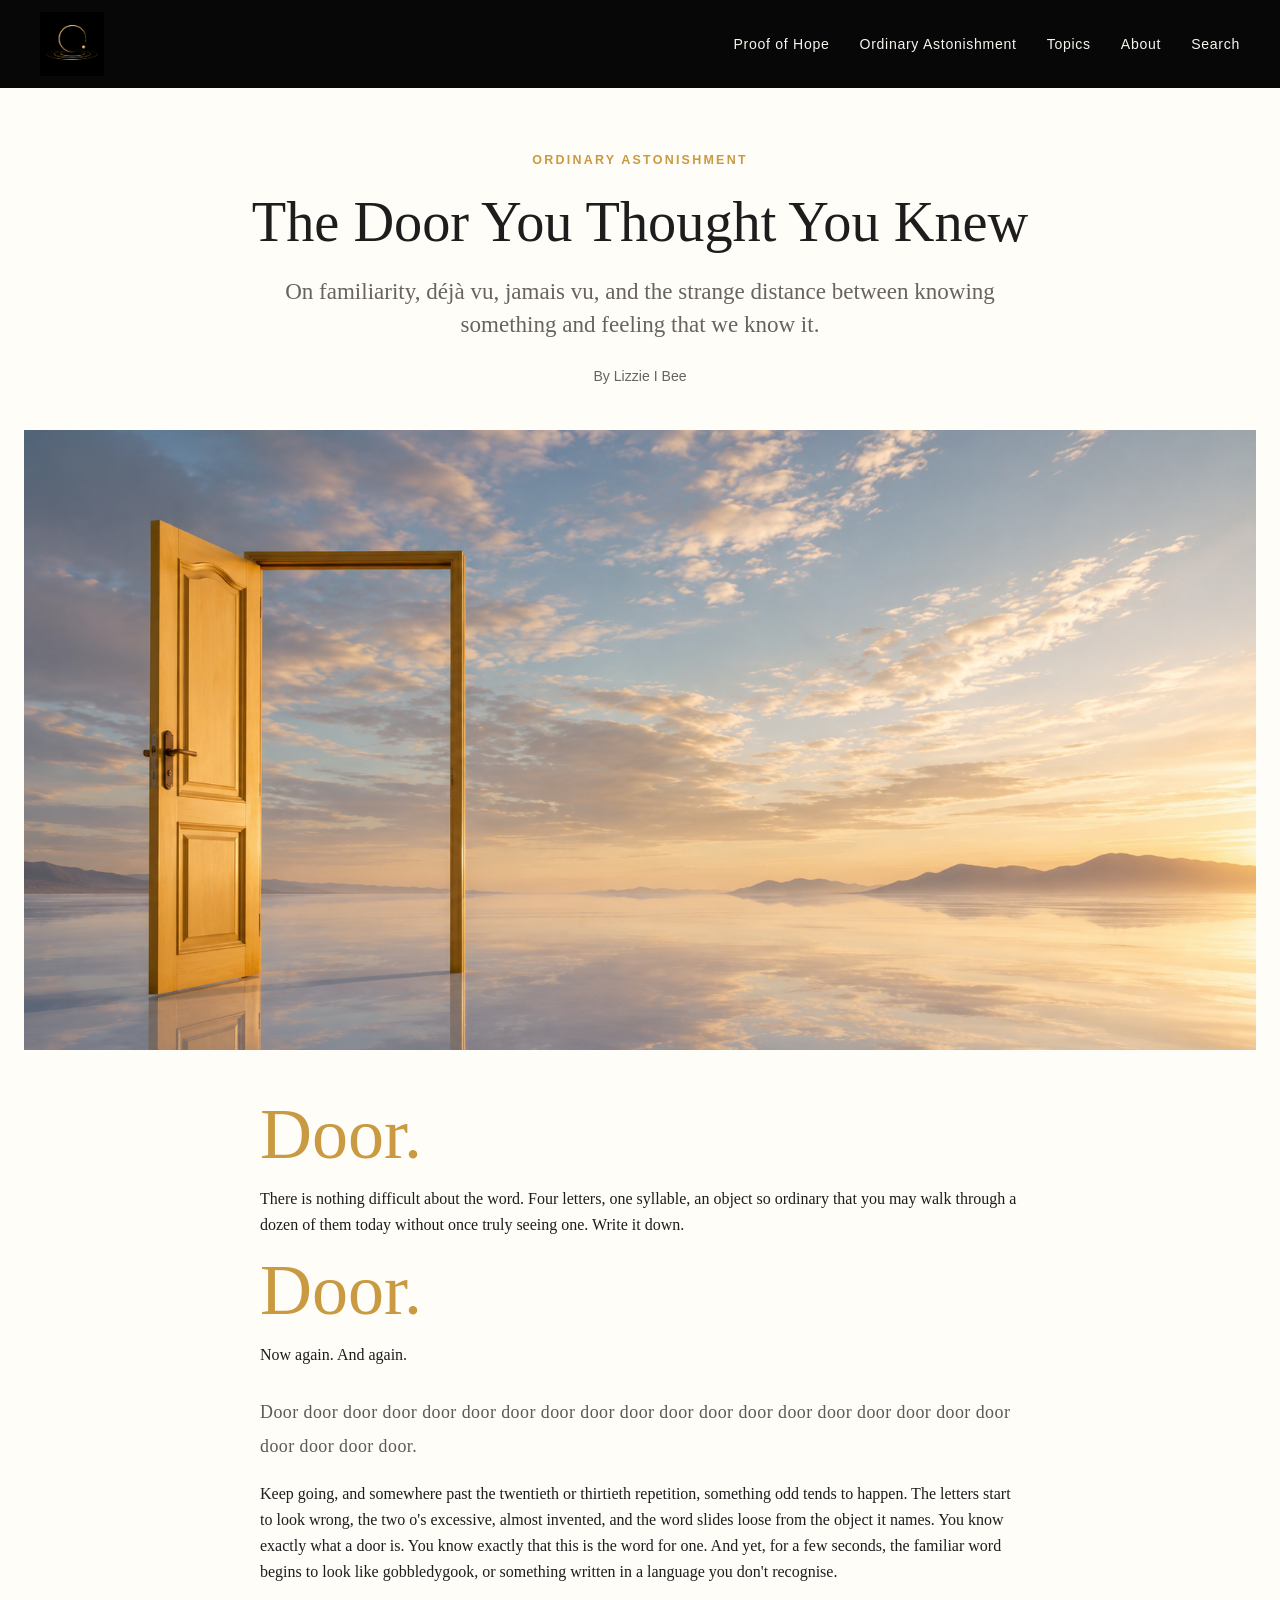
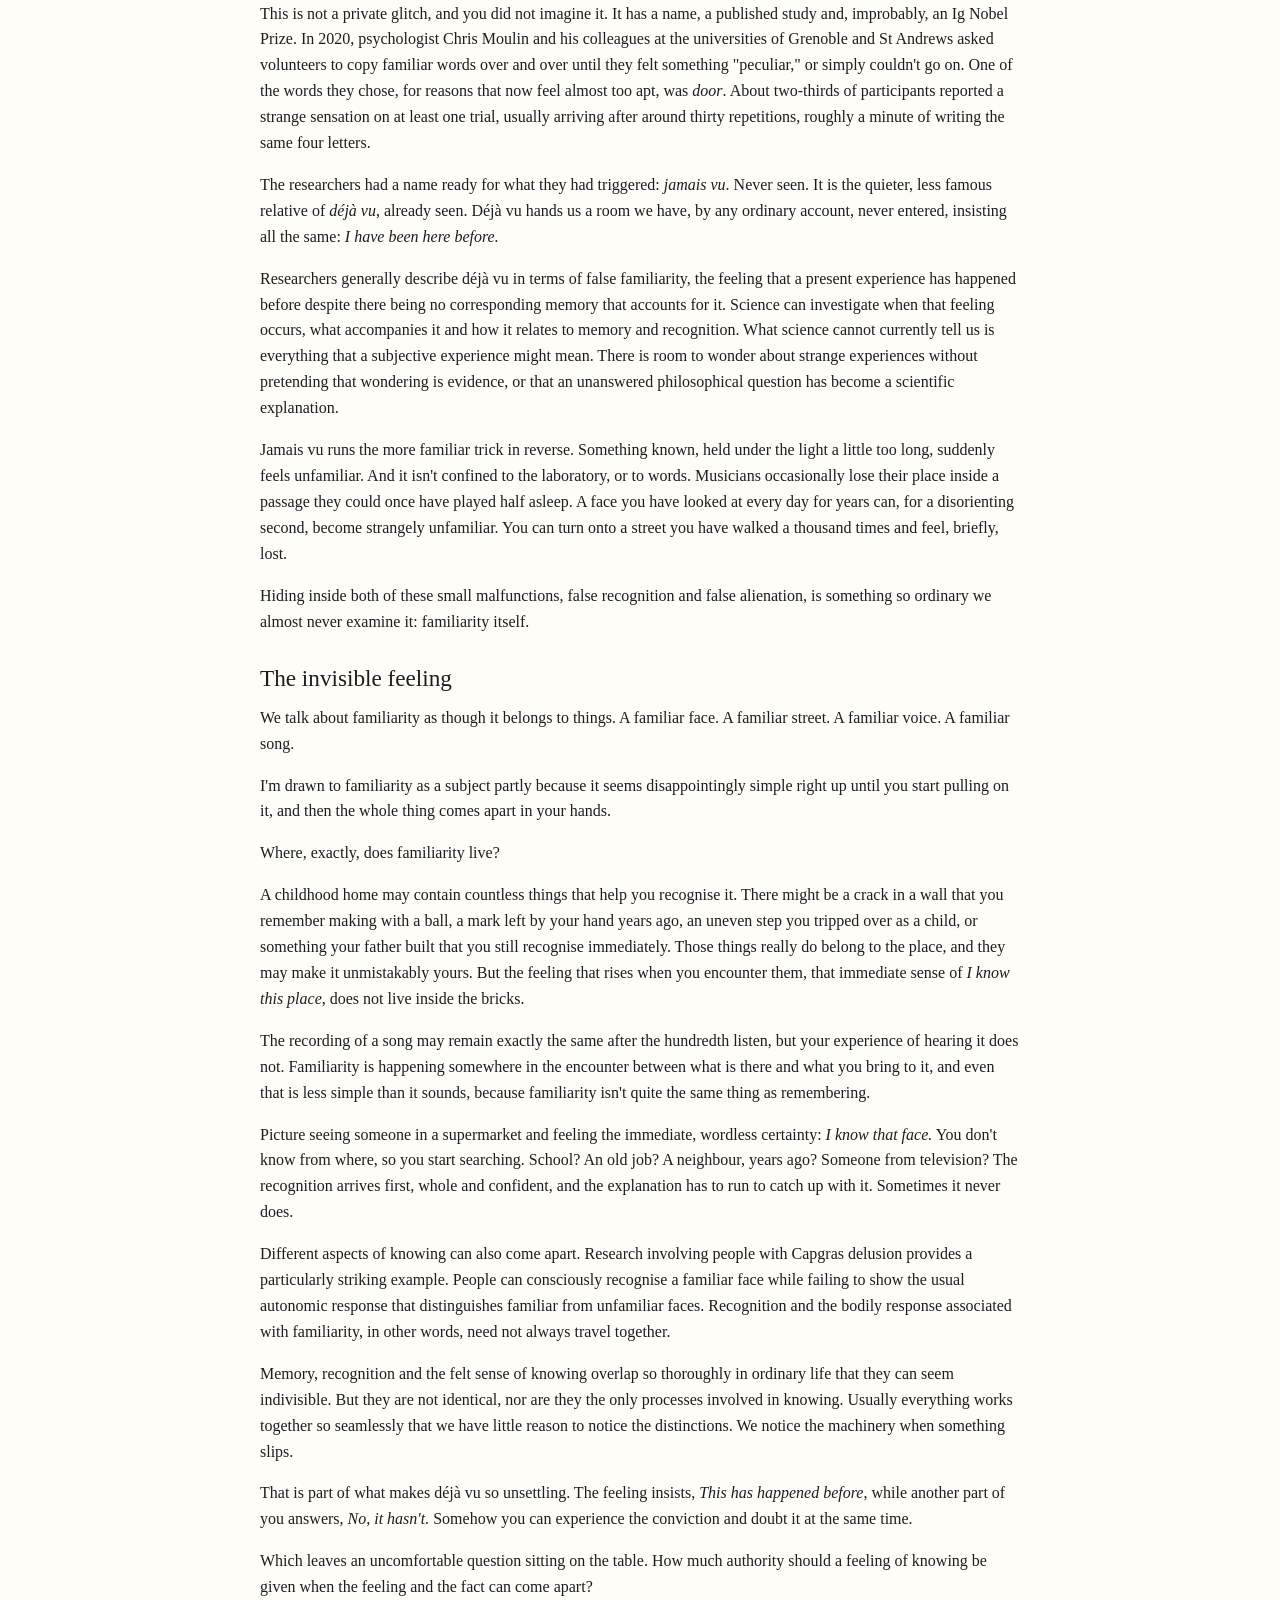
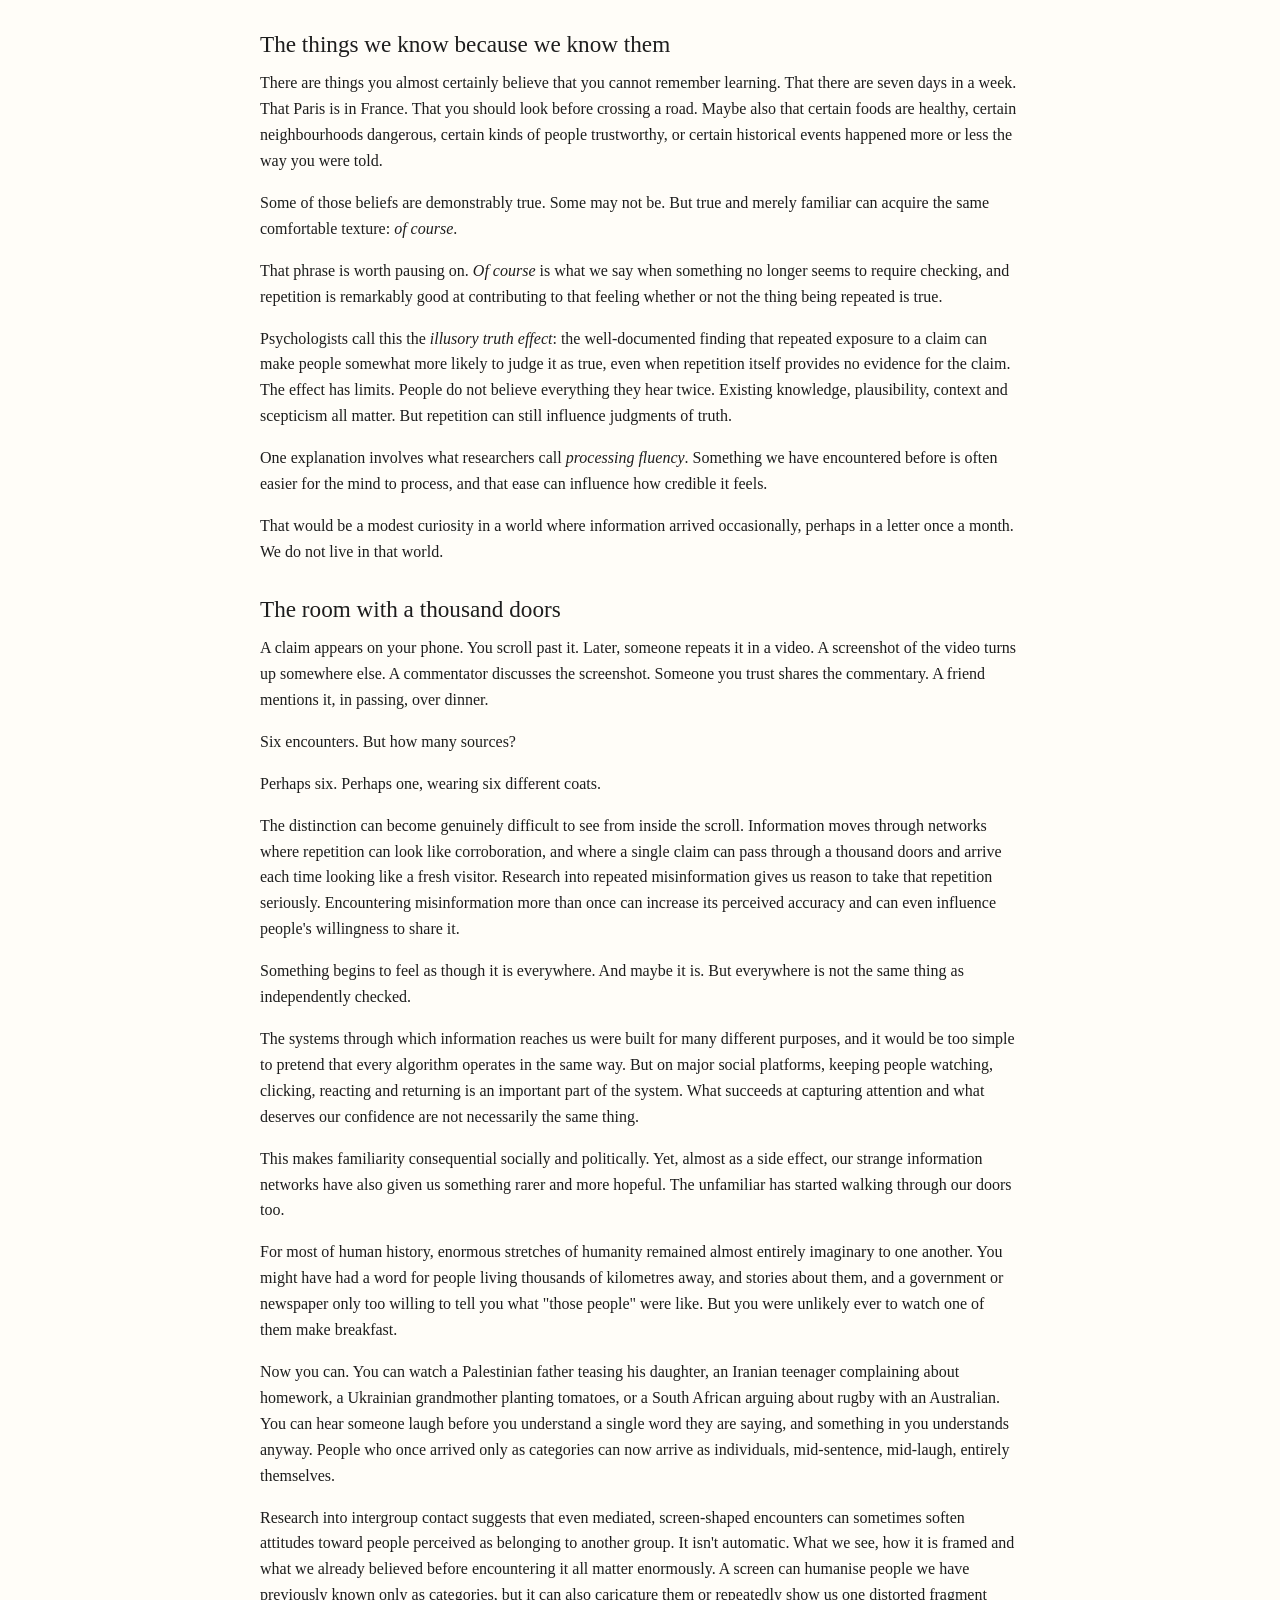
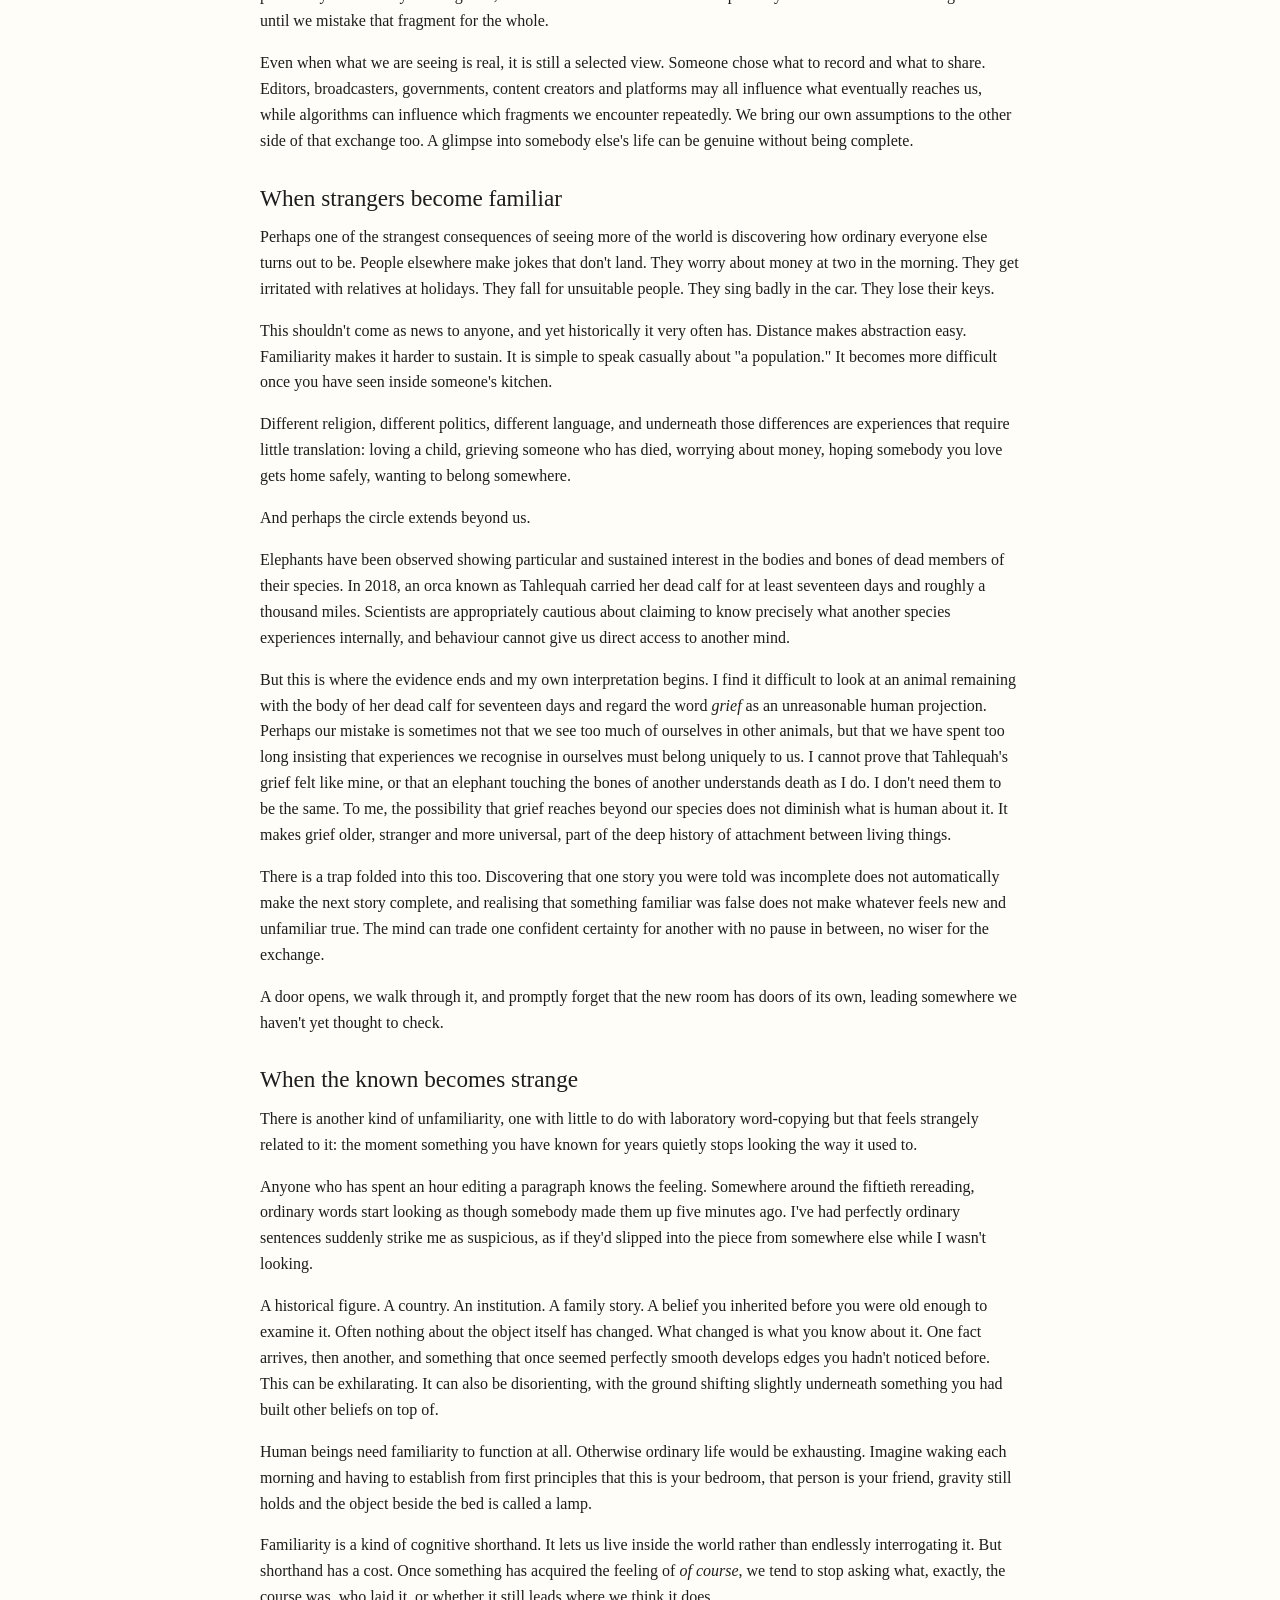
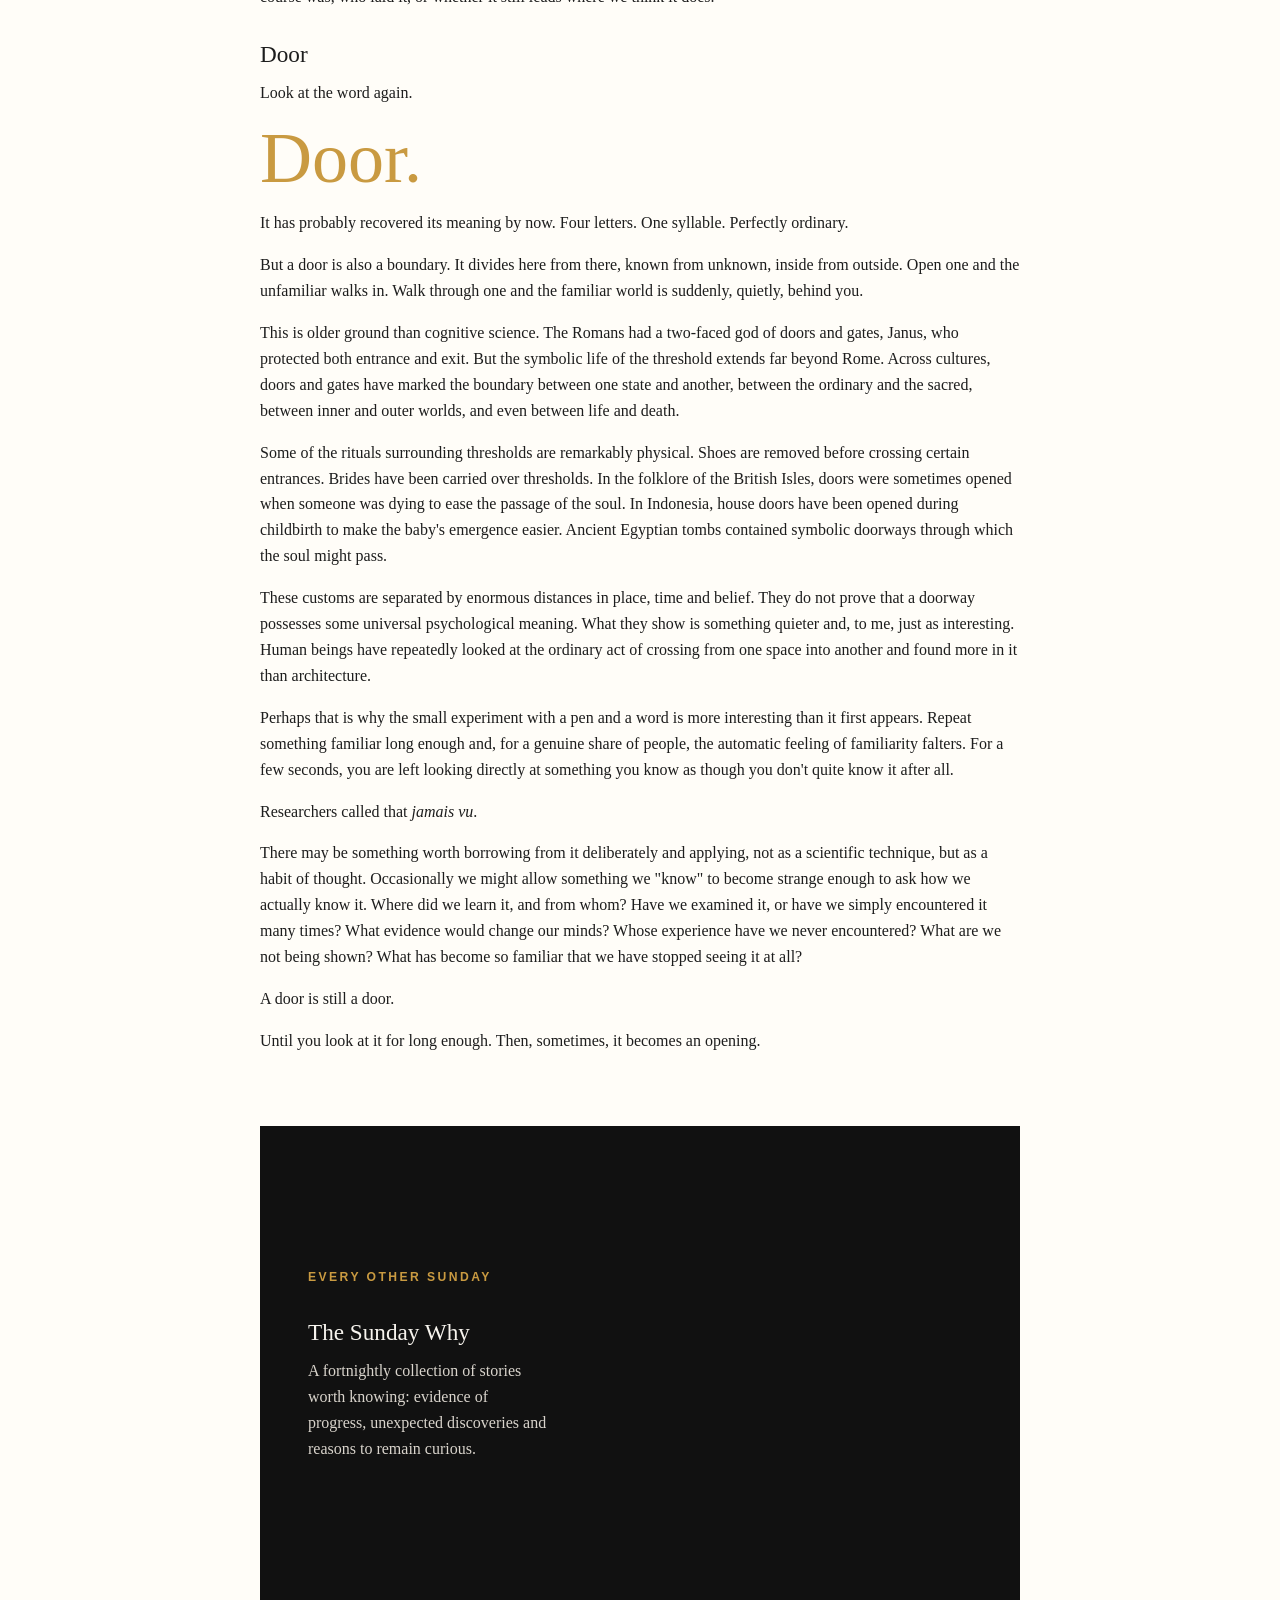
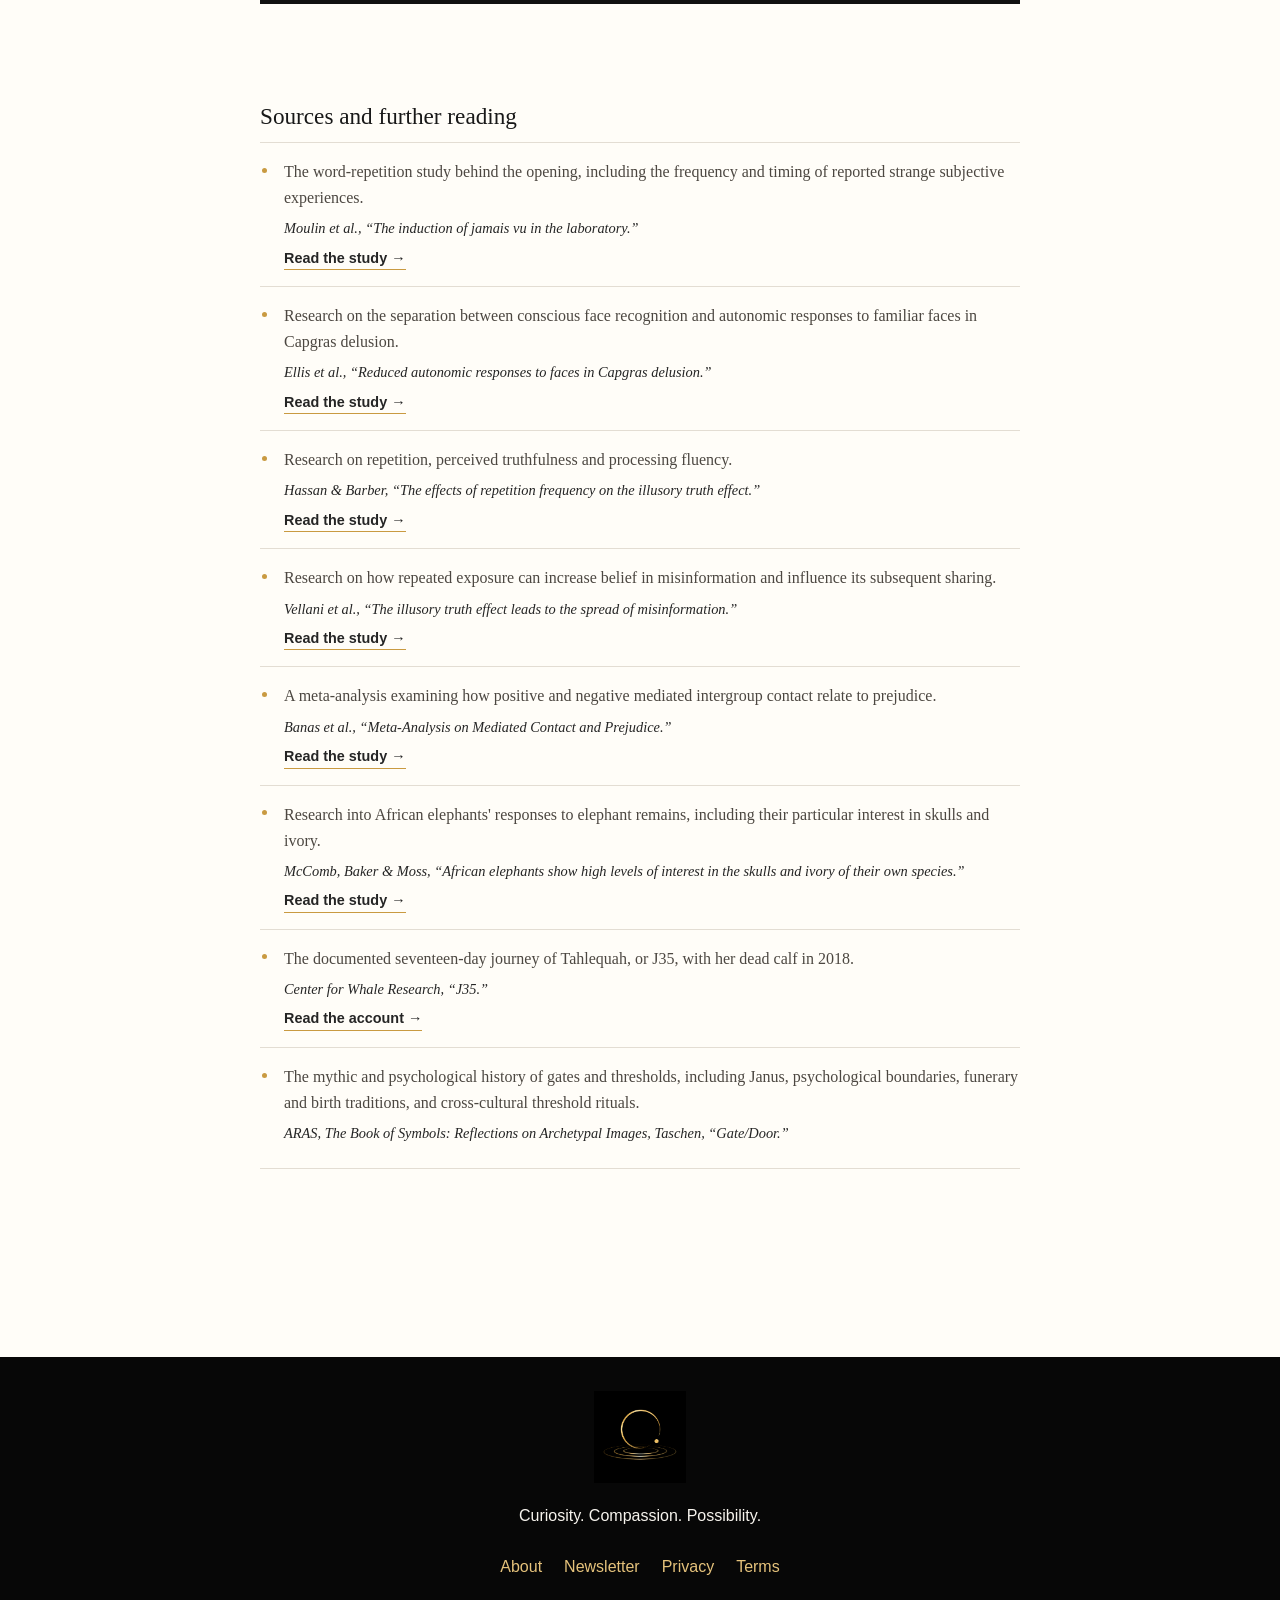
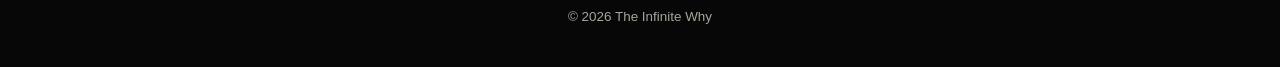
==== articles/ordinary-astonishment/the-door-you-thought-you-knew.html @ 7604c114 "Update site articles, images and layout" ====
<!DOCTYPE html>
<html lang="en">
<head>
    <meta charset="UTF-8">

    <meta
        name="viewport"
        content="width=device-width, initial-scale=1.0"
    >

    <meta
        name="description"
        content="On familiarity, déjà vu, jamais vu, and the strange distance between knowing something and feeling that we know it."
    >

    <title>
        The Door You Thought You Knew | The Infinite Why
    </title>

    <link rel="stylesheet" href="../../css/style.css">
    <link rel="stylesheet" href="../../css/ordinary-astonishment.css">
</head>

<body class="ordinary-astonishment-article">

    <header class="site-header">

        <nav class="main-navigation" aria-label="Main navigation">

            <a class="brand-link" href="../../index.html">
                <img
                    class="navigation-logo"
                    src="../../images/branding/symbol-logo.png"
                    alt="The Infinite Why home"
                >
            </a>

            <button
                class="menu-button"
                type="button"
                aria-label="Open navigation menu"
                aria-expanded="false"
            >
                Menu
            </button>

            <ul class="navigation-links">
                <li>
                    <a href="../../index.html#proof-of-hope">Proof of Hope</a>
                </li>

                <li>
                    <a href="../../index.html#ordinary-astonishment">
                        Ordinary Astonishment
                    </a>
                </li>

                <li>
                    <a href="../../index.html#topics">Topics</a>
                </li>

                <li>
                    <a href="../../about.html">About</a>
                </li>

                <li>
                    <a href="../../index.html#search">Search</a>
                </li>
            </ul>

        </nav>

    </header>

    <main class="article-page">

        <article>

            <header class="article-header">

                <div class="article-header-inner">

                    <a
                        class="article-series"
                        href="../../index.html#ordinary-astonishment"
                    >
                        Ordinary Astonishment
                    </a>

                    <h1>The Door You Thought You Knew</h1>

                    <p class="article-standfirst">
                        On familiarity, déjà vu, jamais vu, and the strange distance between knowing something and feeling that we know it.
                    </p>

                    <div class="article-meta">
                        <span>By Lizzie I Bee</span>
                    </div>

                </div>

            </header>

            <figure class="article-hero oa-door-hero">

                <img
                    src="../../images/articles/ordinary-astonishment/the-door-you-thought-you-knew/door-you-thought-you-knew.png"
                    alt="A golden open door standing alone in a luminous, reflective landscape beneath a wide sky."
                >

            </figure>

            <div class="article-body">

<p class="oa-door-word">Door.</p>
<p>There is nothing difficult about the word. Four letters, one syllable, an object so ordinary that you may walk through a dozen of them today without once truly seeing one. Write it down.</p>
<p class="oa-door-word">Door.</p>
<p>Now again. And again.</p>
<p class="oa-repetition">Door door door door door door door door door door door door door door door door door door door door door door door.</p>
<p>Keep going, and somewhere past the twentieth or thirtieth repetition, something odd tends to happen. The letters start to look wrong, the two o's excessive, almost invented, and the word slides loose from the object it names. You know exactly what a door is. You know exactly that this is the word for one. And yet, for a few seconds, the familiar word begins to look like gobbledygook, or something written in a language you don't recognise.</p>
<p>This is not a private glitch, and you did not imagine it. It has a name, a published study and, improbably, an Ig Nobel Prize. In 2020, psychologist Chris Moulin and his colleagues at the universities of Grenoble and St Andrews asked volunteers to copy familiar words over and over until they felt something "peculiar," or simply couldn't go on. One of the words they chose, for reasons that now feel almost too apt, was <em>door</em>. About two-thirds of participants reported a strange sensation on at least one trial, usually arriving after around thirty repetitions, roughly a minute of writing the same four letters.</p>
<p>The researchers had a name ready for what they had triggered: <em>jamais vu</em>. Never seen. It is the quieter, less famous relative of <em>déjà vu</em>, already seen. Déjà vu hands us a room we have, by any ordinary account, never entered, insisting all the same: <em>I have been here before.</em></p>
<p>Researchers generally describe déjà vu in terms of false familiarity, the feeling that a present experience has happened before despite there being no corresponding memory that accounts for it. Science can investigate when that feeling occurs, what accompanies it and how it relates to memory and recognition. What science cannot currently tell us is everything that a subjective experience might mean. There is room to wonder about strange experiences without pretending that wondering is evidence, or that an unanswered philosophical question has become a scientific explanation.</p>
<p>Jamais vu runs the more familiar trick in reverse. Something known, held under the light a little too long, suddenly feels unfamiliar. And it isn't confined to the laboratory, or to words. Musicians occasionally lose their place inside a passage they could once have played half asleep. A face you have looked at every day for years can, for a disorienting second, become strangely unfamiliar. You can turn onto a street you have walked a thousand times and feel, briefly, lost.</p>
<p>Hiding inside both of these small malfunctions, false recognition and false alienation, is something so ordinary we almost never examine it: familiarity itself.</p>
<h2>The invisible feeling</h2>
<p>We talk about familiarity as though it belongs to things. A familiar face. A familiar street. A familiar voice. A familiar song.</p>
<p>I'm drawn to familiarity as a subject partly because it seems disappointingly simple right up until you start pulling on it, and then the whole thing comes apart in your hands.</p>
<p>Where, exactly, does familiarity live?</p>
<p>A childhood home may contain countless things that help you recognise it. There might be a crack in a wall that you remember making with a ball, a mark left by your hand years ago, an uneven step you tripped over as a child, or something your father built that you still recognise immediately. Those things really do belong to the place, and they may make it unmistakably yours. But the feeling that rises when you encounter them, that immediate sense of <em>I know this place</em>, does not live inside the bricks.</p>
<p>The recording of a song may remain exactly the same after the hundredth listen, but your experience of hearing it does not. Familiarity is happening somewhere in the encounter between what is there and what you bring to it, and even that is less simple than it sounds, because familiarity isn't quite the same thing as remembering.</p>
<p>Picture seeing someone in a supermarket and feeling the immediate, wordless certainty: <em>I know that face.</em> You don't know from where, so you start searching. School? An old job? A neighbour, years ago? Someone from television? The recognition arrives first, whole and confident, and the explanation has to run to catch up with it. Sometimes it never does.</p>
<p>Different aspects of knowing can also come apart. Research involving people with Capgras delusion provides a particularly striking example. People can consciously recognise a familiar face while failing to show the usual autonomic response that distinguishes familiar from unfamiliar faces. Recognition and the bodily response associated with familiarity, in other words, need not always travel together.</p>
<p>Memory, recognition and the felt sense of knowing overlap so thoroughly in ordinary life that they can seem indivisible. But they are not identical, nor are they the only processes involved in knowing. Usually everything works together so seamlessly that we have little reason to notice the distinctions. We notice the machinery when something slips.</p>
<p>That is part of what makes déjà vu so unsettling. The feeling insists, <em>This has happened before</em>, while another part of you answers, <em>No, it hasn't.</em> Somehow you can experience the conviction and doubt it at the same time.</p>
<p>Which leaves an uncomfortable question sitting on the table. How much authority should a feeling of knowing be given when the feeling and the fact can come apart?</p>
<h2>The things we know because we know them</h2>
<p>There are things you almost certainly believe that you cannot remember learning. That there are seven days in a week. That Paris is in France. That you should look before crossing a road. Maybe also that certain foods are healthy, certain neighbourhoods dangerous, certain kinds of people trustworthy, or certain historical events happened more or less the way you were told.</p>
<p>Some of those beliefs are demonstrably true. Some may not be. But true and merely familiar can acquire the same comfortable texture: <em>of course</em>.</p>
<p>That phrase is worth pausing on. <em>Of course</em> is what we say when something no longer seems to require checking, and repetition is remarkably good at contributing to that feeling whether or not the thing being repeated is true.</p>
<p>Psychologists call this the <em>illusory truth effect</em>: the well-documented finding that repeated exposure to a claim can make people somewhat more likely to judge it as true, even when repetition itself provides no evidence for the claim. The effect has limits. People do not believe everything they hear twice. Existing knowledge, plausibility, context and scepticism all matter. But repetition can still influence judgments of truth.</p>
<p>One explanation involves what researchers call <em>processing fluency</em>. Something we have encountered before is often easier for the mind to process, and that ease can influence how credible it feels.</p>
<p>That would be a modest curiosity in a world where information arrived occasionally, perhaps in a letter once a month. We do not live in that world.</p>
<h2>The room with a thousand doors</h2>
<p>A claim appears on your phone. You scroll past it. Later, someone repeats it in a video. A screenshot of the video turns up somewhere else. A commentator discusses the screenshot. Someone you trust shares the commentary. A friend mentions it, in passing, over dinner.</p>
<p>Six encounters. But how many sources?</p>
<p>Perhaps six. Perhaps one, wearing six different coats.</p>
<p>The distinction can become genuinely difficult to see from inside the scroll. Information moves through networks where repetition can look like corroboration, and where a single claim can pass through a thousand doors and arrive each time looking like a fresh visitor. Research into repeated misinformation gives us reason to take that repetition seriously. Encountering misinformation more than once can increase its perceived accuracy and can even influence people's willingness to share it.</p>
<p>Something begins to feel as though it is everywhere. And maybe it is. But everywhere is not the same thing as independently checked.</p>
<p>The systems through which information reaches us were built for many different purposes, and it would be too simple to pretend that every algorithm operates in the same way. But on major social platforms, keeping people watching, clicking, reacting and returning is an important part of the system. What succeeds at capturing attention and what deserves our confidence are not necessarily the same thing.</p>
<p>This makes familiarity consequential socially and politically. Yet, almost as a side effect, our strange information networks have also given us something rarer and more hopeful. The unfamiliar has started walking through our doors too.</p>
<p>For most of human history, enormous stretches of humanity remained almost entirely imaginary to one another. You might have had a word for people living thousands of kilometres away, and stories about them, and a government or newspaper only too willing to tell you what "those people" were like. But you were unlikely ever to watch one of them make breakfast.</p>
<p>Now you can. You can watch a Palestinian father teasing his daughter, an Iranian teenager complaining about homework, a Ukrainian grandmother planting tomatoes, or a South African arguing about rugby with an Australian. You can hear someone laugh before you understand a single word they are saying, and something in you understands anyway. People who once arrived only as categories can now arrive as individuals, mid-sentence, mid-laugh, entirely themselves.</p>
<p>Research into intergroup contact suggests that even mediated, screen-shaped encounters can sometimes soften attitudes toward people perceived as belonging to another group. It isn't automatic. What we see, how it is framed and what we already believed before encountering it all matter enormously. A screen can humanise people we have previously known only as categories, but it can also caricature them or repeatedly show us one distorted fragment until we mistake that fragment for the whole.</p>
<p>Even when what we are seeing is real, it is still a selected view. Someone chose what to record and what to share. Editors, broadcasters, governments, content creators and platforms may all influence what eventually reaches us, while algorithms can influence which fragments we encounter repeatedly. We bring our own assumptions to the other side of that exchange too. A glimpse into somebody else's life can be genuine without being complete.</p>
<h2>When strangers become familiar</h2>
<p>Perhaps one of the strangest consequences of seeing more of the world is discovering how ordinary everyone else turns out to be. People elsewhere make jokes that don't land. They worry about money at two in the morning. They get irritated with relatives at holidays. They fall for unsuitable people. They sing badly in the car. They lose their keys.</p>
<p>This shouldn't come as news to anyone, and yet historically it very often has. Distance makes abstraction easy. Familiarity makes it harder to sustain. It is simple to speak casually about "a population." It becomes more difficult once you have seen inside someone's kitchen.</p>
<p>Different religion, different politics, different language, and underneath those differences are experiences that require little translation: loving a child, grieving someone who has died, worrying about money, hoping somebody you love gets home safely, wanting to belong somewhere.</p>
<p>And perhaps the circle extends beyond us.</p>
<p>Elephants have been observed showing particular and sustained interest in the bodies and bones of dead members of their species. In 2018, an orca known as Tahlequah carried her dead calf for at least seventeen days and roughly a thousand miles. Scientists are appropriately cautious about claiming to know precisely what another species experiences internally, and behaviour cannot give us direct access to another mind.</p>
<p>But this is where the evidence ends and my own interpretation begins. I find it difficult to look at an animal remaining with the body of her dead calf for seventeen days and regard the word <em>grief</em> as an unreasonable human projection. Perhaps our mistake is sometimes not that we see too much of ourselves in other animals, but that we have spent too long insisting that experiences we recognise in ourselves must belong uniquely to us. I cannot prove that Tahlequah's grief felt like mine, or that an elephant touching the bones of another understands death as I do. I don't need them to be the same. To me, the possibility that grief reaches beyond our species does not diminish what is human about it. It makes grief older, stranger and more universal, part of the deep history of attachment between living things.</p>
<p>There is a trap folded into this too. Discovering that one story you were told was incomplete does not automatically make the next story complete, and realising that something familiar was false does not make whatever feels new and unfamiliar true. The mind can trade one confident certainty for another with no pause in between, no wiser for the exchange.</p>
<p>A door opens, we walk through it, and promptly forget that the new room has doors of its own, leading somewhere we haven't yet thought to check.</p>
<h2>When the known becomes strange</h2>
<p>There is another kind of unfamiliarity, one with little to do with laboratory word-copying but that feels strangely related to it: the moment something you have known for years quietly stops looking the way it used to.</p>
<p>Anyone who has spent an hour editing a paragraph knows the feeling. Somewhere around the fiftieth rereading, ordinary words start looking as though somebody made them up five minutes ago. I've had perfectly ordinary sentences suddenly strike me as suspicious, as if they'd slipped into the piece from somewhere else while I wasn't looking.</p>
<p>A historical figure. A country. An institution. A family story. A belief you inherited before you were old enough to examine it. Often nothing about the object itself has changed. What changed is what you know about it. One fact arrives, then another, and something that once seemed perfectly smooth develops edges you hadn't noticed before. This can be exhilarating. It can also be disorienting, with the ground shifting slightly underneath something you had built other beliefs on top of.</p>
<p>Human beings need familiarity to function at all. Otherwise ordinary life would be exhausting. Imagine waking each morning and having to establish from first principles that this is your bedroom, that person is your friend, gravity still holds and the object beside the bed is called a lamp.</p>
<p>Familiarity is a kind of cognitive shorthand. It lets us live inside the world rather than endlessly interrogating it. But shorthand has a cost. Once something has acquired the feeling of <em>of course</em>, we tend to stop asking what, exactly, the course was, who laid it, or whether it still leads where we think it does.</p>
<h2>Door</h2>
<p>Look at the word again.</p>
<p class="oa-door-word">Door.</p>
<p>It has probably recovered its meaning by now. Four letters. One syllable. Perfectly ordinary.</p>
<p>But a door is also a boundary. It divides here from there, known from unknown, inside from outside. Open one and the unfamiliar walks in. Walk through one and the familiar world is suddenly, quietly, behind you.</p>
<p>This is older ground than cognitive science. The Romans had a two-faced god of doors and gates, Janus, who protected both entrance and exit. But the symbolic life of the threshold extends far beyond Rome. Across cultures, doors and gates have marked the boundary between one state and another, between the ordinary and the sacred, between inner and outer worlds, and even between life and death.</p>
<p>Some of the rituals surrounding thresholds are remarkably physical. Shoes are removed before crossing certain entrances. Brides have been carried over thresholds. In the folklore of the British Isles, doors were sometimes opened when someone was dying to ease the passage of the soul. In Indonesia, house doors have been opened during childbirth to make the baby's emergence easier. Ancient Egyptian tombs contained symbolic doorways through which the soul might pass.</p>
<p>These customs are separated by enormous distances in place, time and belief. They do not prove that a doorway possesses some universal psychological meaning. What they show is something quieter and, to me, just as interesting. Human beings have repeatedly looked at the ordinary act of crossing from one space into another and found more in it than architecture.</p>
<p>Perhaps that is why the small experiment with a pen and a word is more interesting than it first appears. Repeat something familiar long enough and, for a genuine share of people, the automatic feeling of familiarity falters. For a few seconds, you are left looking directly at something you know as though you don't quite know it after all.</p>
<p>Researchers called that <em>jamais vu</em>.</p>
<p>There may be something worth borrowing from it deliberately and applying, not as a scientific technique, but as a habit of thought. Occasionally we might allow something we "know" to become strange enough to ask how we actually know it. Where did we learn it, and from whom? Have we examined it, or have we simply encountered it many times? What evidence would change our minds? Whose experience have we never encountered? What are we not being shown? What has become so familiar that we have stopped seeing it at all?</p>
<p>A door is still a door.</p>
<p>Until you look at it for long enough. Then, sometimes, it becomes an opening.</p>

<section class="oa-newsletter">
    <div class="oa-newsletter-copy">
        <p class="oa-newsletter-kicker">Every other Sunday</p>
        <h2>The Sunday Why</h2>
        <p>
            A fortnightly collection of stories worth knowing:
            evidence of progress, unexpected discoveries and reasons
            to remain curious.
        </p>
    </div>

    <div class="oa-newsletter-embed-wrap">
        <iframe
            class="oa-newsletter-embed"
            src="https://theinfinitewhyproject.substack.com/embed"
            title="Subscribe to The Infinite Why newsletter"
            scrolling="no">
        </iframe>
    </div>
</section>

                <section class="oa-sources" aria-labelledby="oa-sources-title">

                    <h2 id="oa-sources-title">Sources and further reading</h2>

                    <ul>
                        <li>
                            <p class="oa-source-description">
                                The word-repetition study behind the opening, including the frequency and timing of reported strange subjective experiences.
                            </p>
                            <cite>Moulin et al., “The induction of jamais vu in the laboratory.”</cite>
                            <a class="oa-source-link"
                               href="https://research-portal.st-andrews.ac.uk/en/publications/the-the-the-the-induction-of-jamais-vu-in-the-laboratory-word-ali/"
                               target="_blank" rel="noopener noreferrer">Read the study →</a>
                        </li>

                        <li>
                            <p class="oa-source-description">
                                Research on the separation between conscious face recognition and autonomic responses to familiar faces in Capgras delusion.
                            </p>
                            <cite>Ellis et al., “Reduced autonomic responses to faces in Capgras delusion.”</cite>
                            <a class="oa-source-link"
                               href="https://pmc.ncbi.nlm.nih.gov/articles/PMC1688551/"
                               target="_blank" rel="noopener noreferrer">Read the study →</a>
                        </li>

                        <li>
                            <p class="oa-source-description">
                                Research on repetition, perceived truthfulness and processing fluency.
                            </p>
                            <cite>Hassan &amp; Barber, “The effects of repetition frequency on the illusory truth effect.”</cite>
                            <a class="oa-source-link"
                               href="https://pmc.ncbi.nlm.nih.gov/articles/PMC8116821/"
                               target="_blank" rel="noopener noreferrer">Read the study →</a>
                        </li>

                        <li>
                            <p class="oa-source-description">
                                Research on how repeated exposure can increase belief in misinformation and influence its subsequent sharing.
                            </p>
                            <cite>Vellani et al., “The illusory truth effect leads to the spread of misinformation.”</cite>
                            <a class="oa-source-link"
                               href="https://pmc.ncbi.nlm.nih.gov/articles/PMC10636596/"
                               target="_blank" rel="noopener noreferrer">Read the study →</a>
                        </li>

                        <li>
                            <p class="oa-source-description">
                                A meta-analysis examining how positive and negative mediated intergroup contact relate to prejudice.
                            </p>
                            <cite>Banas et al., “Meta-Analysis on Mediated Contact and Prejudice.”</cite>
                            <a class="oa-source-link"
                               href="https://academic.oup.com/hcr/article-abstract/46/2-3/120/5840403"
                               target="_blank" rel="noopener noreferrer">Read the study →</a>
                        </li>

                        <li>
                            <p class="oa-source-description">
                                Research into African elephants' responses to elephant remains, including their particular interest in skulls and ivory.
                            </p>
                            <cite>McComb, Baker &amp; Moss, “African elephants show high levels of interest in the skulls and ivory of their own species.”</cite>
                            <a class="oa-source-link"
                               href="https://pmc.ncbi.nlm.nih.gov/articles/PMC1617198/"
                               target="_blank" rel="noopener noreferrer">Read the study →</a>
                        </li>

                        <li>
                            <p class="oa-source-description">
                                The documented seventeen-day journey of Tahlequah, or J35, with her dead calf in 2018.
                            </p>
                            <cite>Center for Whale Research, “J35.”</cite>
                            <a class="oa-source-link"
                               href="https://www.whaleresearch.com/j35"
                               target="_blank" rel="noopener noreferrer">Read the account →</a>
                        </li>

                        <li>
                            <p class="oa-source-description">
                                The mythic and psychological history of gates and thresholds, including Janus, psychological boundaries, funerary and birth traditions, and cross-cultural threshold rituals.
                            </p>
                            <cite>ARAS, <em>The Book of Symbols: Reflections on Archetypal Images</em>, Taschen, “Gate/Door.”</cite>
                        </li>
                    </ul>

                </section>

            </div>

        </article>

    </main>

    <footer class="site-footer">

        <div class="section-inner">

            <img
                class="footer-logo"
                src="../../images/branding/symbol-logo.png"
                alt=""
            >

            <p>Curiosity. Compassion. Possibility.</p>

            <nav aria-label="Footer navigation">
                <a href="../../about.html">About</a>
                <a href="../../pages/newsletter.html">Newsletter</a>
                <a href="../../pages/privacy.html">Privacy</a>
                <a href="../../pages/terms.html">Terms</a>
            </nav>

            <p>© 2026 The Infinite Why</p>

        </div>

    </footer>

    <script src="../../js/main.js"></script>

</body>
</html>
---- css/style.css ----
/* =========================================
   THE INFINITE WHY
   Main stylesheet
   ========================================= */


/* ---------- Colour and spacing system ---------- */

:root {
    --black: #070707;
    --soft-black: #111111;
    --warm-white: #f7f4ee;
    --paper: #fffdf8;
    --gold: #c99a41;
    --gold-light: #e5c27b;
    --text-dark: #1d1d1d;
    --text-muted: #68645d;
    --border-light: #dcd5c9;

    --content-width: 1200px;
    --reading-width: 760px;
    --page-padding: 24px;
}


/* ---------- Basic reset ---------- */

*,
*::before,
*::after {
    box-sizing: border-box;
}

html {
    scroll-behavior: smooth;
}

body {
    margin: 0;
    background: var(--warm-white);
    color: var(--text-dark);
    font-family: Arial, Helvetica, sans-serif;
    line-height: 1.6;
}

img {
    display: block;
    max-width: 100%;
    height: auto;
}

a {
    color: inherit;
    text-decoration: none;
}

button,
input {
    font: inherit;
}


/* ---------- Reusable page container ---------- */

.section-inner {
    width: min(
        calc(100% - (var(--page-padding) * 2)),
        var(--content-width)
    );
    margin-inline: auto;
}


/* ---------- Navigation ---------- */

.site-header {
    background: var(--black);
}

.main-navigation {
    display: flex;
    align-items: center;
    justify-content: space-between;
    width: min(
        calc(100% - (var(--page-padding) * 2)),
        var(--content-width)
    );
    min-height: 88px;
    margin-inline: auto;
    gap: 32px;
}

.brand-link {
    flex: 0 0 auto;
}

.navigation-logo {
    width: 64px;
    height: 64px;
    object-fit: contain;
}

.navigation-links {
    display: flex;
    align-items: center;
    gap: 30px;
    margin: 0;
    padding: 0;
    list-style: none;
}

.navigation-links a {
    color: var(--warm-white);
    font-size: 0.88rem;
    letter-spacing: 0.05em;
    transition:
        color 180ms ease,
        border-color 180ms ease;
}

.navigation-links a:hover,
.navigation-links a:focus-visible {
    color: var(--gold-light);
}

.menu-button {
    display: none;
    border: 1px solid var(--gold);
    background: transparent;
    color: var(--warm-white);
    padding: 8px 14px;
    cursor: pointer;
}


/* ---------- Branded homepage header ---------- */

.brand-header {
   display: flex;
    justify-content: center;
    padding: 10px var(--page-padding) 24px;
    border-top: 1px solid rgba(255, 255, 255, 0.08);
}

.brand-header img {
      width: min(100%, 1000px);
}


/* ---------- Shared editorial typography ---------- */

h1,
h2,
h3 {
    margin-top: 0;
    font-family: Georgia, "Times New Roman", serif;
    line-height: 1.15;
    font-weight: 500;
}

h1 {
    font-size: clamp(2.3rem, 5vw, 5rem);
}

h2 {
    font-size: clamp(2rem, 3.5vw, 3rem);
}

h3 {
    font-size: clamp(1.35rem, 2vw, 1.8rem);
}

.section-label,
.story-topic {
    margin-bottom: 10px;
    color: var(--gold);
    font-size: 0.76rem;
    font-weight: 700;
    letter-spacing: 0.18em;
    text-transform: uppercase;
}


/* ---------- Featured story ---------- */

.featured-story {
    padding: 90px 0;
    background: var(--paper);
    border-bottom: 1px solid var(--border-light);
}

.featured-story .section-inner {
    max-width: var(--reading-width);
    margin-left: max(
        var(--page-padding),
        calc((100% - var(--content-width)) / 2)
    );
}

.featured-story p:not(.section-label) {
    max-width: 650px;
    color: var(--text-muted);
    font-size: 1.12rem;
}

.text-link {
    display: inline-block;
    margin-top: 18px;
    padding-bottom: 5px;
    border-bottom: 1px solid var(--gold);
    color: var(--text-dark);
    font-weight: 700;
}

.text-link:hover,
.text-link:focus-visible {
    color: var(--gold);
}


/* ---------- Publication sections ---------- */

.publication-section {
    padding: 90px 0;
}

.publication-section:nth-of-type(even) {
    background: var(--paper);
}

.publication-section > .section-inner > p:not(.section-label) {
    max-width: 720px;
    margin-bottom: 42px;
    color: var(--text-muted);
    font-size: 1.08rem;
}


/* ---------- Story grid ---------- */

.story-grid {
    display: grid;
    grid-template-columns: repeat(3, minmax(0, 1fr));
    gap: 32px;
}

.story-card {
    display: flex;
    flex-direction: column;
    min-width: 0;
    padding-top: 18px;
    border-top: 1px solid var(--text-dark);
}

.story-image-placeholder {
    aspect-ratio: 16 / 10;
    margin-bottom: 24px;
    background:
        linear-gradient(
            135deg,
            #ded8cd,
            #bdb5a8
        );
}

.story-card h3 {
    margin-bottom: 12px;
}

.story-card p:last-child {
    margin-top: auto;
    color: var(--text-muted);
}


/* ---------- Topic section ---------- */

.topics-section {
    padding: 90px 0;
    background: var(--soft-black);
    color: var(--warm-white);
}

.topic-links {
    display: flex;
    flex-wrap: wrap;
    gap: 12px;
    margin-top: 34px;
}

.topic-links a {
    padding: 10px 18px;
    border: 1px solid rgba(229, 194, 123, 0.65);
    color: var(--warm-white);
    font-size: 0.9rem;
    letter-spacing: 0.04em;
    transition:
        background-color 180ms ease,
        color 180ms ease;
}

.topic-links a:hover,
.topic-links a:focus-visible {
    background: var(--gold);
    color: var(--black);
}



/* ---------- Expanded topic chips ---------- */

.topic-links .topic-chip {
    padding: 10px 18px;
    border: 1px solid rgba(229, 194, 123, 0.4);
    color: #c9c3b9;
    font-size: 0.9rem;
    letter-spacing: 0.04em;
}

.topic-links .topic-chip-upcoming {
    cursor: default;
}

/* ---------- Footer ---------- */

.site-footer {
    padding: 58px 0;
    background: var(--black);
    color: var(--warm-white);
    text-align: center;
}

.footer-logo {
    width: 92px;
    margin: 0 auto 20px;
}

.site-footer nav {
    display: flex;
    flex-wrap: wrap;
    justify-content: center;
    gap: 22px;
    margin: 26px 0;
}

.site-footer a {
    color: var(--gold-light);
}

.site-footer p:last-child {
    color: #aaa39a;
    font-size: 0.84rem;
}


/* ---------- Keyboard accessibility ---------- */

a:focus-visible,
button:focus-visible {
    outline: 2px solid var(--gold-light);
    outline-offset: 4px;
}


/* ---------- Tablet layout ---------- */

@media (max-width: 900px) {

    .story-grid {
        grid-template-columns: repeat(2, minmax(0, 1fr));
    }

    .story-card:last-child {
        grid-column: 1 / -1;
        max-width: calc(50% - 16px);
    }

    .navigation-links {
        gap: 18px;
    }
}


/* ---------- Mobile layout ---------- */

@media (max-width: 700px) {

    :root {
        --page-padding: 18px;
    }

    .main-navigation {
        flex-wrap: wrap;
        padding-block: 12px;
    }

    .menu-button {
        display: block;
    }

    .navigation-links {
        display: none;
        flex-basis: 100%;
        flex-direction: column;
        align-items: flex-start;
        gap: 0;
        padding: 12px 0 6px;
    }

    .navigation-links.is-open {
        display: flex;
    }

    .navigation-links li {
        width: 100%;
    }

    .navigation-links a {
        display: block;
        width: 100%;
        padding: 12px 0;
        border-bottom: 1px solid rgba(255, 255, 255, 0.12);
    }

    .brand-header {
        padding-top: 26px;
        padding-bottom: 32px;
    }

    .featured-story,
    .publication-section,
    .topics-section {
        padding: 62px 0;
    }

    .featured-story .section-inner {
        margin-inline: auto;
    }

    .story-grid {
        grid-template-columns: 1fr;
    }

    .story-card:last-child {
        grid-column: auto;
        max-width: none;
    }
}

/* =========================================
   ARTICLE PAGES
   ========================================= */

.article-page {
    background: var(--paper);
}

.article-header {
    padding: 64px var(--page-padding) 48px;
    text-align: center;
}

.article-header-inner {
    width: min(100%, 980px);
    margin-inline: auto;
}

.article-series {
    display: inline-block;
    margin-bottom: 22px;
    color: var(--gold);
    font-size: 0.78rem;
    font-weight: 700;
    letter-spacing: 0.18em;
    text-transform: uppercase;
}

.article-header h1 {
    margin-bottom: 26px;
    font-size: clamp(2.8rem, 6vw, 5.8rem);
}

.article-standfirst {
    max-width: 820px;
    margin: 0 auto;
    color: var(--text-muted);
    font-family: Georgia, "Times New Roman", serif;
    font-size: clamp(1.25rem, 2.4vw, 1.75rem);
    line-height: 1.45;
}

.article-meta {
    display: flex;
    flex-wrap: wrap;
    justify-content: center;
    gap: 10px;
    margin-top: 32px;
    color: var(--text-muted);
    font-size: 0.88rem;
}

.article-hero {
    width: min(
        calc(100% - (var(--page-padding) * 2)),
        1280px
    );
    margin: 0 auto 64px;
}

.article-hero img {
    width: 100%;
    max-height: 650px;
    object-fit: cover;
    object-position: center;
}

.article-hero figcaption,
.article-side-figure figcaption {
    margin-top: 12px;
    color: var(--text-muted);
    font-size: 0.78rem;
    line-height: 1.5;
}

.article-hero figcaption a,
.article-side-figure figcaption a {
    color: #8c6420;
    text-decoration: underline;
    text-underline-offset: 3px;
}

.article-body {
    width: min(
        calc(100% - (var(--page-padding) * 2)),
        var(--reading-width)
    );
    margin-inline: auto;
    padding-bottom: 100px;
}

.article-body p {
    margin: 0 0 1.5em;
    font-family: Georgia, "Times New Roman", serif;
    font-size: clamp(1.08rem, 1.5vw, 1.25rem);
    line-height: 1.82;
}

.article-opening {
    font-size: clamp(1.25rem, 2vw, 1.55rem) !important;
}

.article-emphasis {
    margin: 50px 0 !important;
    color: #6e501f;
    font-size: clamp(1.55rem, 3vw, 2.3rem) !important;
    font-style: italic;
    line-height: 1.4 !important;
    text-align: center;
}

.article-body h2 {
    margin-top: 68px;
    margin-bottom: 24px;
    font-size: clamp(2rem, 3.4vw, 2.85rem);
}

.article-split {
    display: grid;
    grid-template-columns: minmax(0, 1.35fr) minmax(280px, 0.85fr);
    gap: 42px;
    align-items: start;
    width: min(1080px, calc(100vw - (var(--page-padding) * 2)));
    margin: 42px 50%;
    transform: translateX(-50%);
}

.article-side-figure {
    margin: 0;
}

.article-side-figure img {
    width: 100%;
}

.article-body blockquote {
    margin: 38px 0;
    padding: 24px 32px;
    border-left: 3px solid var(--gold);
    color: #5f461c;
    font-family: Georgia, "Times New Roman", serif;
    font-size: clamp(1.35rem, 2.5vw, 2rem);
    font-style: italic;
    line-height: 1.45;
}

.article-reflection,
.article-takeaway {
    padding: 40px 48px;
}

.article-reflection {
    border: 1px solid var(--border-light);
    background: #f5efe3;
}

.article-takeaway {
    background: var(--soft-black);
    color: var(--warm-white);
}

.article-reflection h2,
.article-takeaway h2 {
    margin-top: 0;
}

.article-takeaway h2 {
    color: var(--gold-light);
}

.article-sources,
.article-credits {
    margin-top: 72px;
    padding-top: 38px;
    border-top: 1px solid var(--border-light);
}

.article-sources h2,
.article-credits h2 {
    margin-top: 0;
    font-size: clamp(1.7rem, 3vw, 2.4rem);
}

.article-sources li {
    margin-bottom: 16px;
    color: var(--text-muted);
    line-height: 1.65;
}

.article-credits p {
    color: var(--text-muted);
    font-family: Arial, Helvetica, sans-serif;
    font-size: 0.9rem;
    line-height: 1.6;
}


/* ---------- Article tablet and mobile layout ---------- */

@media (max-width: 800px) {

    .article-header {
        padding-top: 62px;
    }

    .article-split {
        grid-template-columns: 1fr;
        width: 100%;
        margin: 42px 0;
        transform: none;
    }

    .article-side-figure {
        max-width: 420px;
        margin-inline: auto;
    }

    .article-reflection,
    .article-takeaway {
        padding: 30px;
    }
}

@media (max-width: 520px) {

    .article-header h1 {
        max-width: 1050px;
    margin: 0 auto 26px;
    font-size: clamp(2.8rem, 5vw, 4.9rem);
}

    .article-hero {
        width: 100%;
    }

    .article-hero figcaption {
        padding-inline: var(--page-padding);
    }

    .article-body blockquote {
        padding: 20px;
    }

    .article-reflection,
    .article-takeaway {
        margin-inline: calc(var(--page-padding) * -1);
        padding-inline: var(--page-padding);
    }
}

/* =========================================
   ARTICLE REFINEMENTS
   ========================================= */

/* Main article heading */
.article-header {
    padding: 58px var(--page-padding) 42px;
}

.article-header-inner {
    max-width: 1000px;
}

.article-header h1 {
    max-width: 900px;
    margin: 0 auto 22px;
    font-size: clamp(2.6rem, 4.4vw, 4.4rem);
    line-height: 1.06;
}

.article-standfirst {
    max-width: 780px;
    font-size: clamp(1.15rem, 1.8vw, 1.45rem);
    line-height: 1.45;
}

.article-meta {
    margin-top: 24px;
}


/* Hero image */
.article-hero {
    margin-bottom: 48px;
}

.article-hero img {
    max-height: 620px;
}


/* Main reading column */
.article-body {
    max-width: 820px;
}

.article-body p {
    margin-bottom: 1.25em;
    font-size: clamp(1.05rem, 1.25vw, 1.16rem);
    line-height: 1.72;
}


/* Opening paragraph */
.article-opening {
    font-size: clamp(1.08rem, 1.4vw, 1.22rem) !important;
}


/* The "People sitting together..." line */
.article-emphasis {
    margin: 28px 0 42px !important;
    font-size: clamp(1.3rem, 2vw, 1.7rem) !important;
    line-height: 1.4 !important;
    text-align: left;
}


/* Article subheadings */
.article-body h2 {
    margin-top: 52px;
    margin-bottom: 20px;
    font-size: clamp(1.8rem, 3vw, 2.55rem);
    line-height: 1.15;
}


/* Molly Melching section */
.article-split {
    grid-template-columns: minmax(0, 1fr) 260px;
    gap: 38px;
    width: min(980px, calc(100vw - (var(--page-padding) * 2)));
    margin-top: 32px;
    margin-bottom: 38px;
}

.article-side-figure {
    width: 260px;
    justify-self: end;
}

.article-side-figure img {
    width: 100%;
    height: auto;
}


/* Captions */
.article-hero figcaption,
.article-side-figure figcaption {
    margin-top: 8px;
    font-size: 0.74rem;
    line-height: 1.4;
}


/* Reflection sections */
.article-reflection,
.article-takeaway {
    margin-top: 52px;
    padding: 32px 36px;
}

.article-reflection h2,
.article-takeaway h2 {
    margin: 0 0 22px;
    font-size: clamp(1.8rem, 3vw, 2.45rem);
}

.article-reflection p,
.article-takeaway p {
    margin-bottom: 1.15em;
    font-size: 1.06rem;
    line-height: 1.65;
}


/* Questions inside "Why this story matters" */
.article-body blockquote {
    margin: 22px 0 26px;
    padding: 12px 0 12px 24px;
    font-size: clamp(1.25rem, 2vw, 1.55rem);
    line-height: 1.4;
}


/* Sources and credits */
.article-sources,
.article-credits {
    margin-top: 52px;
    padding-top: 30px;
}

.article-sources h2,
.article-credits h2 {
    font-size: clamp(1.6rem, 2.5vw, 2.1rem);
}

.article-sources li {
    margin-bottom: 10px;
    line-height: 1.5;
}

.article-credits p {
    margin-bottom: 12px;
}


/* Mobile */
@media (max-width: 800px) {

    .article-header {
        padding-top: 44px;
    }

    .article-split {
        grid-template-columns: 1fr;
        width: 100%;
    }

    .article-side-figure {
        width: min(260px, 100%);
        justify-self: start;
        margin: 16px 0 8px;
    }

    .article-reflection,
    .article-takeaway {
        padding: 28px;
    }
}

/* =========================================
   ARTICLE FLOW FIXES
   ========================================= */

/* Keep ordinary section headings restrained */
.article-body h2 {
    margin-top: 44px;
    margin-bottom: 18px;
    font-size: clamp(1.65rem, 2.4vw, 2.2rem);
    line-height: 1.18;
}

/* Keep the Molly Melching section aligned with the article */
.article-split {
    display: grid;
    grid-template-columns: minmax(0, 1fr) 220px;
    gap: 30px;

    width: 100%;
    margin: 28px 0 34px;
    transform: none;

    align-items: start;
}

/* Make sure the text does not stretch strangely */
.article-split-text {
    min-width: 0;
}

/* Small archival image, not a feature image */
.article-side-figure {
    width: 220px;
    margin: 0;
    justify-self: end;
}

.article-side-figure img {
    display: block;
    width: 220px;
    height: auto;
}

/* Keep the visible caption short and neat */
.article-side-figure figcaption {
    margin-top: 7px;
    font-size: 0.72rem;
    line-height: 1.35;
}

/* Reduce spacing around major sections */
.article-body h2 + p {
    margin-top: 0;
}

.article-body p {
    margin-bottom: 1.1em;
}

/* Keep the opening emphasis connected to the article */
.article-emphasis {
    margin: 20px 0 34px !important;
    font-size: clamp(1.2rem, 1.8vw, 1.5rem) !important;
    text-align: left;
}

/* Mobile */
@media (max-width: 760px) {
    .article-split {
        grid-template-columns: 1fr;
        gap: 18px;
    }

    .article-side-figure {
        width: min(220px, 100%);
        justify-self: start;
    }

    .article-side-figure img {
        width: 100%;
    }
}

/* Final adjustment — reflection box spacing */
.article-reflection {
    padding: 26px 30px;
}

/* Final adjustment — takeaway text weight */
.article-takeaway p {
    font-weight: 400;
}

/* =========================================
   FINAL ARTICLE TYPOGRAPHY + SPACING CLEANUP
   ========================================= */


/* Main article text */
.article-body p {
    font-size: 1rem;
    line-height: 1.62;
    margin-bottom: 1em;
}


/* All normal article section headings */
.article-body h2 {
    font-size: clamp(1.45rem, 2vw, 1.8rem);
    line-height: 1.2;
    margin-top: 38px;
    margin-bottom: 15px;
    font-weight: 400;
}


/* Opening statement:
   keep it different, but stop making it look like another design element */
.article-emphasis {
    margin: 18px 0 30px !important;
    font-size: 1.08rem !important;
    line-height: 1.5 !important;
    font-style: italic;
    color: #3d3933;
    text-align: left;
}


/* Molly section */
.article-split {
    margin-top: 24px;
    margin-bottom: 30px;
    gap: 28px;
}

.article-side-figure {
    width: 200px;
}

.article-side-figure img {
    width: 200px;
}

.article-side-figure figcaption {
    margin-top: 6px;
    font-size: 0.68rem;
    line-height: 1.3;
}


/* Hero caption */
.article-hero figcaption {
    margin-top: 6px;
    font-size: 0.7rem;
    line-height: 1.35;
}


/* WHY THIS STORY MATTERS */
.article-reflection {
    margin-top: 36px;
    margin-bottom: 26px;
    padding: 24px 28px;
}

.article-reflection h2 {
    margin: 0 0 16px;
    font-size: 1.65rem;
}

.article-reflection p {
    font-size: 0.98rem;
    line-height: 1.58;
    margin-bottom: 0.85em;
}

.article-reflection blockquote,
.article-body .article-reflection blockquote {
    margin: 16px 0 20px;
    padding: 8px 0 8px 18px;
    font-size: 1.12rem;
    line-height: 1.45;
}


/* A THOUGHT FOR TODAY */
.article-takeaway {
    margin-top: 26px;
    margin-bottom: 34px;
    padding: 25px 28px;
}

.article-takeaway h2 {
    margin: 0 0 16px;
    font-size: 1.65rem;
}

.article-takeaway p {
    font-size: 0.98rem;
    line-height: 1.58;
    margin-bottom: 0.85em;
    font-weight: 400;
}

/* In case the HTML contains strong tags */
.article-takeaway strong {
    font-weight: 400;
}


/* SOURCES */
.article-sources {
    margin-top: 32px;
    padding-top: 25px;
}

.article-sources h2 {
    font-size: 1.45rem;
    margin: 0 0 16px;
}

.article-sources ul {
    margin-top: 0;
}

.article-sources li {
    margin-bottom: 7px;
    font-size: 0.9rem;
    line-height: 1.45;
}


/* IMAGE CREDITS */
.article-credits {
    margin-top: 30px;
    padding-top: 25px;
}

.article-credits h2 {
    font-size: 1.45rem;
    margin: 0 0 14px;
}

.article-credits p {
    margin: 0 0 7px;
    font-size: 0.88rem;
    line-height: 1.4;
}


/* Slightly tighter spacing before the footer */
.article-credits {
    margin-bottom: 34px;
}


/* Mobile */
@media (max-width: 760px) {

    .article-body p {
        font-size: 1rem;
    }

    .article-body h2 {
        font-size: 1.45rem;
    }

    .article-reflection,
    .article-takeaway {
        padding: 22px;
    }

    .article-side-figure {
        width: min(200px, 100%);
    }

    .article-side-figure img {
        width: 100%;
    }
}

/* =========================================
   ARTICLE FLOW REFINEMENT
   ========================================= */


/* Opening emphasis:
   same scale and colour as the surrounding prose */
.article-emphasis {
    font-size: 1rem !important;
    line-height: 1.62 !important;
    color: inherit !important;
    margin: 18px 0 28px !important;
    font-style: italic;
    text-align: left;
}


/* -----------------------------------------
   MOLLY MELCHING IMAGE
   Turn rigid columns into editorial wrapping
   ----------------------------------------- */

.article-split {
    display: block !important;
    margin-top: 18px !important;
    margin-bottom: 18px !important;
}


/* Let the photograph sit inside the prose */
.article-side-figure {
    float: right !important;
    width: 175px !important;
    margin: 4px 0 14px 26px !important;
}


/* Do not enlarge the original image */
.article-side-figure img {
    display: block;
    width: 175px !important;
    height: auto !important;
    max-width: 100%;
}


/* Tiny, unobtrusive caption */
.article-side-figure figcaption {
    margin-top: 5px !important;
    font-size: 0.64rem !important;
    line-height: 1.25 !important;
    color: #6a655e;
}


/* Allow following content to rise naturally instead
   of reserving a large empty two-column row */
.article-split::after {
    content: "";
    display: table;
    clear: none;
}


/* -----------------------------------------
   NORMAL ARTICLE HEADINGS
   ----------------------------------------- */

.article-body h2 {
    font-size: 1.45rem !important;
    line-height: 1.22 !important;
    margin-top: 30px !important;
    margin-bottom: 12px !important;
    font-weight: 400;
}


/* -----------------------------------------
   REFLECTION BOX
   ----------------------------------------- */

.article-reflection {
    margin-top: 30px !important;
    margin-bottom: 22px !important;
    padding: 22px 26px !important;
}

.article-reflection h2 {
    font-size: 1.45rem !important;
    margin: 0 0 14px !important;
}

.article-reflection p {
    font-size: 0.96rem !important;
    line-height: 1.55 !important;
    margin: 0 0 12px !important;
}

.article-reflection blockquote,
.article-body .article-reflection blockquote {
    font-size: 1rem !important;
    line-height: 1.45 !important;
    margin: 14px 0 16px !important;
    padding: 5px 0 5px 16px !important;
}


/* -----------------------------------------
   THOUGHT FOR TODAY
   ----------------------------------------- */

.article-takeaway {
    margin-top: 20px !important;
    margin-bottom: 28px !important;
    padding: 22px 26px !important;
}

.article-takeaway h2 {
    font-size: 1.45rem !important;
    margin-bottom: 14px !important;
}

.article-takeaway p,
.article-takeaway strong {
    font-size: 0.96rem !important;
    line-height: 1.55 !important;
    font-weight: 400 !important;
}


/* -----------------------------------------
   SOURCES + IMAGE CREDITS
   ----------------------------------------- */

.article-sources {
    margin-top: 26px !important;
    padding-top: 20px !important;
}

.article-sources h2,
.article-credits h2 {
    font-size: 1.3rem !important;
    margin-bottom: 12px !important;
}

.article-sources li {
    font-size: 0.85rem !important;
    line-height: 1.4 !important;
    margin-bottom: 5px !important;
}


.article-credits {
    margin-top: 22px !important;
    margin-bottom: 20px !important;
    padding-top: 20px !important;
}

.article-credits p {
    font-size: 0.82rem !important;
    line-height: 1.35 !important;
    margin: 0 0 5px !important;
}


/* -----------------------------------------
   FOOTER — remove excessive black depth
   ----------------------------------------- */

.site-footer {
    padding-top: 34px !important;
    padding-bottom: 26px !important;
}


/* Mobile:
   stop floating the image on narrow screens */
@media (max-width: 700px) {

    .article-side-figure {
        float: none !important;
        width: min(175px, 100%) !important;
        margin: 18px auto !important;
    }

    .article-side-figure img {
        width: 100% !important;
    }
}

/* =========================================================
   ARTICLE EVIDENCE STRIP
   ========================================================= */

.evidence-strip {
    margin: 38px 0 34px;
    padding: 28px 30px 24px;
    border-top: 1px solid #c99632;
    border-bottom: 1px solid #d9d1c3;
    background: #f5f0e6;
}

.evidence-kicker {
    margin: 0 0 7px;
    font-family: Arial, Helvetica, sans-serif;
    font-size: 0.72rem;
    font-weight: 600;
    letter-spacing: 0.16em;
    color: #b77b16;
}

.evidence-title {
    margin: 0 0 24px;
    font-size: 1.55rem;
    line-height: 1.2;
    font-weight: 400;
    color: #1e1e1e;
}

.evidence-stats {
    display: grid;
    grid-template-columns: repeat(3, 1fr);
    gap: 0;
}

.evidence-stat {
    padding: 4px 22px;
    text-align: center;
    border-right: 1px solid #d9d1c3;
}

.evidence-stat:first-child {
    padding-left: 0;
}

.evidence-stat:last-child {
    padding-right: 0;
    border-right: 0;
}

.evidence-number {
    display: block;
    margin-bottom: 7px;
    font-family: Georgia, "Times New Roman", serif;
    font-size: 2.15rem;
    line-height: 1;
    font-weight: 400;
    color: #1e1e1e;
}

.evidence-label {
    display: block;
    max-width: 190px;
    margin: 0 auto;
    font-family: Arial, Helvetica, sans-serif;
    font-size: 0.78rem;
    line-height: 1.45;
    color: #5f5a52;
}

.evidence-source {
    margin: 20px 0 0;
    padding-top: 13px;
    border-top: 1px solid #ddd5c8;
    font-family: Arial, Helvetica, sans-serif;
    font-size: 0.7rem;
    line-height: 1.4;
    color: #777168;
}

/* Evidence strip on smaller screens */
@media (max-width: 700px) {
    .evidence-strip {
        padding: 24px 22px 20px;
    }

    .evidence-stats {
        grid-template-columns: 1fr;
    }

    .evidence-stat,
    .evidence-stat:first-child,
    .evidence-stat:last-child {
        padding: 16px 0;
        border-right: 0;
        border-bottom: 1px solid #d9d1c3;
    }

    .evidence-stat:first-child {
        padding-top: 4px;
    }

    .evidence-stat:last-child {
        padding-bottom: 4px;
        border-bottom: 0;
    }
}

/* =========================================================
   HOMEPAGE PUBLICATION LAYOUT
   ========================================================= */


/* ---------- Signature ripple ---------- */

.section-heading-line {
    display: flex;
    align-items: center;
    gap: 10px;
    margin-bottom: 10px;
}

.section-heading-line .section-label {
    margin: 0;
}

.why-mark {
    position: relative;
    display: inline-block;
    flex: 0 0 auto;
    width: 18px;
    height: 18px;
    border: 1px solid var(--gold);
    border-radius: 50%;
}

.why-mark::before {
    content: "";
    position: absolute;
    inset: 4px;
    border: 1px solid var(--gold);
    border-radius: 50%;
}

.why-mark::after {
    content: "";
    position: absolute;
    width: 3px;
    height: 3px;
    top: 50%;
    left: 50%;
    border-radius: 50%;
    background: var(--gold);
    transform: translate(-50%, -50%);
}


/* ---------- Featured lead story ---------- */

.featured-story {
    padding: 64px 0;
}

.featured-story .featured-layout {
    display: grid;
    grid-template-columns: minmax(0, 0.8fr) minmax(0, 1.3fr);
    align-items: center;
    gap: 64px;

    width: min(
        calc(100% - (var(--page-padding) * 2)),
        var(--content-width)
    );

    max-width: var(--content-width);
    margin-inline: auto;
}

.featured-copy {
    min-width: 0;
}

.featured-copy h1 {
    margin-bottom: 22px;
    font-size: clamp(2.3rem, 3.6vw, 3.8rem);
    line-height: 1.05;
}

.featured-standfirst {
    max-width: 560px !important;
    margin-bottom: 6px;
    font-family: Georgia, "Times New Roman", serif;
    font-size: clamp(1.08rem, 1.5vw, 1.3rem) !important;
    line-height: 1.55;
}

.featured-image-link {
    display: block;
}

.featured-image {
    width: 100%;
    aspect-ratio: 16 / 10;
    object-fit: cover;
}


/* ---------- Real story cards ---------- */

.story-image-link {
    display: block;
    margin-bottom: 24px;
    overflow: hidden;
}

.story-image {
    width: 100%;
    aspect-ratio: 16 / 10;
    object-fit: cover;
    transition: transform 220ms ease;
}

.story-image-link:hover .story-image {
    transform: scale(1.015);
}

.story-card h3 a:hover,
.story-card h3 a:focus-visible {
    color: #8c6420;
}


/* ---------- Newsletter ---------- */

.newsletter-signup {
    padding: 58px 0;
    background: var(--soft-black);
    color: var(--warm-white);
}

.newsletter-inner {
    display: grid;
    grid-template-columns: minmax(0, 1fr) minmax(320px, 0.8fr);
    align-items: center;
    gap: 70px;
}

.newsletter-copy h2 {
    margin-bottom: 14px;
    color: var(--warm-white);
    font-size: clamp(2rem, 3vw, 2.8rem);
}

.newsletter-copy > p {
    max-width: 610px;
    margin: 0;
    color: #d9d4cc;
    font-family: Georgia, "Times New Roman", serif;
    font-size: 1.05rem;
    line-height: 1.6;
}

.newsletter-embed-wrap {
    width: min(100%, 500px);
    justify-self: end;
    overflow: hidden;
}

.newsletter-embed {
    display: block;
    width: 100%;
    height: 320px;
    border: 0;
    background: transparent;
}

/* ---------- Homepage tablet ---------- */

@media (max-width: 900px) {

    .featured-story .featured-layout {
        grid-template-columns: 1fr 1fr;
        gap: 36px;
    }

    .featured-copy h1 {
        font-size: clamp(2.3rem, 5vw, 3.7rem);
    }

    .newsletter-inner {
        grid-template-columns: 1fr;
        gap: 32px;
    }
}


/* ---------- Homepage mobile ---------- */

@media (max-width: 700px) {

    .featured-story .featured-layout {
        grid-template-columns: 1fr;
        gap: 30px;
    }

    .featured-copy {
        order: 2;
    }

    .featured-image-link {
        order: 1;
    }

    .featured-copy h1 {
        font-size: 2.5rem;
    }
    .newsletter-embed-wrap {
        width: 100%;
        justify-self: stretch;
    }

    .newsletter-embed {
        height: 340px;
    }
}

/* =========================================
   ABOUT PAGE
   ========================================= */

.about-page {
    background: var(--paper);
}

.about-introduction,
.about-strands,
.about-closing {
    padding: 82px var(--page-padding);
}

.about-introduction {
    padding-top: 96px;
}

.about-strands {
    background: var(--warm-white);
}

.about-inner {
    width: min(100%, 860px);
    margin-inline: auto;
}

.about-introduction h1 {
    max-width: 780px;
    margin-bottom: 28px;
    font-size: clamp(2.7rem, 6vw, 4.8rem);
}

.about-lead {
    max-width: 760px;
    margin: 0 0 48px;
    color: var(--text-muted);
    font-family: Georgia, "Times New Roman", serif;
    font-size: clamp(1.35rem, 2.4vw, 1.8rem);
    line-height: 1.55;
}

.about-copy {
    max-width: var(--reading-width);
}

.about-copy p {
    margin: 0 0 1.45em;
    font-size: 1.08rem;
    line-height: 1.85;
}

.about-copy p:last-child {
    margin-bottom: 0;
}

.about-divider {
    width: 64px;
    height: 1px;
    margin-bottom: 42px;
    background: var(--gold);
}

.about-strand-grid {
    display: grid;
    grid-template-columns: repeat(2, minmax(0, 1fr));
    gap: 72px;
    margin-top: 34px;
}

.about-strand h2 {
    margin-bottom: 22px;
    font-size: clamp(1.8rem, 3vw, 2.5rem);
}

.about-strand p {
    margin: 0 0 1.3em;
    line-height: 1.8;
}

.about-strand .text-link {
    display: inline-block;
    margin-top: 8px;
    color: var(--text-dark);
    font-weight: 700;
    border-bottom: 1px solid var(--gold);
}

.about-strand .text-link:hover,
.about-strand .text-link:focus-visible {
    color: var(--gold);
}

.about-signature {
    margin-top: 46px;
    padding-top: 26px;
    border-top: 1px solid var(--border-light);
}

.about-signature p {
    margin-bottom: 4px;
    font-family: Georgia, "Times New Roman", serif;
}

.navigation-links a[aria-current="page"] {
    color: var(--gold-light);
}


/* ---------- About page mobile ---------- */

@media (max-width: 700px) {

    .about-introduction,
    .about-strands,
    .about-closing {
        padding: 62px var(--page-padding);
    }

    .about-introduction {
        padding-top: 70px;
    }

    .about-lead {
        margin-bottom: 38px;
    }

    .about-strand-grid {
        grid-template-columns: 1fr;
        gap: 52px;
    }

    .about-copy p {
        font-size: 1rem;
        line-height: 1.75;
    }

}
---- css/ordinary-astonishment.css ----
/* ==========================================================
ORDINARY ASTONISHMENT ARTICLE
This stylesheet is intentionally scoped to:
body.ordinary-astonishment-article
========================================================== */

/* ---------- Hero image ---------- */

.ordinary-astonishment-article .oa-door-hero img,
.ordinary-astonishment-article .oa-noticing-hero img {
    display: block;
    width: 100%;
    height: auto;
}

/* ---------- Opening word experiment ---------- */

.ordinary-astonishment-article .oa-word-experiment {
    margin: 0 0 3.25rem;
    padding: 2.4rem 0 2.6rem;
    border-top: 1px solid rgba(201, 151, 52, 0.5);
    border-bottom: 1px solid rgba(201, 151, 52, 0.5);
}

.ordinary-astonishment-article .oa-word-experiment p {
    max-width: none;
}

.ordinary-astonishment-article .oa-door-word {
    margin: 0.45rem 0 1rem;
    color: var(--gold);
    font-family: Georgia, "Times New Roman", serif;
    font-size: clamp(2.5rem, 6vw, 4.5rem);
    line-height: 1;
}

.ordinary-astonishment-article .oa-instruction {
    margin-top: 1.8rem;
    font-style: italic;
}

.ordinary-astonishment-article .oa-repetition {
    margin-top: 1.7rem;
    color: #5f5a53;
    font-family: Georgia, "Times New Roman", serif;
    font-size: 1.12rem;
    line-height: 1.9;
    letter-spacing: 0.025em;
}

/* ---------- Closing echo ---------- */

.ordinary-astonishment-article .oa-closing-door,
.ordinary-astonishment-article .oa-noticing-closing {
    margin-top: 4rem;
    padding-top: 2.5rem;
    border-top: 1px solid var(--gold);
}

.ordinary-astonishment-article .oa-closing-door > h2,
.ordinary-astonishment-article .oa-noticing-closing > h2 {
    margin-top: 0;
}

.ordinary-astonishment-article .oa-questions {
    margin: 2.25rem 0;
    padding: 1.4rem 1.6rem;
    border-left: 3px solid var(--gold);
    background: rgba(201, 151, 52, 0.07);
    font-family: Georgia, "Times New Roman", serif;
    font-size: 1.08em;
}

.ordinary-astonishment-article .oa-final-line {
    margin-top: 2.75rem;
    color: #171717;
    font-family: Georgia, "Times New Roman", serif;
    font-size: clamp(1.35rem, 2.5vw, 1.75rem);
    line-height: 1.55;
}

/* ---------- The Sunday Why ---------- */

.ordinary-astonishment-article .oa-newsletter {
    display: grid;
    grid-template-columns: minmax(0, 1.15fr) minmax(280px, 0.85fr);
    gap: 3.5rem;
    align-items: center;
    margin: 4.5rem 0 3.5rem;
    padding: 2.75rem 3rem;
    background: #111111;
    color: var(--warm-white);
}

.ordinary-astonishment-article .oa-newsletter-kicker {
    margin: 0 0 0.7rem;
    color: var(--gold);
    font-family: Arial, Helvetica, sans-serif;
    font-size: 0.76rem;
    font-weight: 700;
    letter-spacing: 0.2em;
    text-transform: uppercase;
}

.ordinary-astonishment-article .oa-newsletter h2 {
    margin: 0 0 0.8rem;
    color: var(--warm-white);
}

.ordinary-astonishment-article .oa-newsletter-copy > p:last-child {
    margin-bottom: 0;
    color: #d9d4cc;
}

.ordinary-astonishment-article .oa-newsletter-embed-wrap {
    width: min(100%, 500px);
    justify-self: end;
    overflow: hidden;
}

.ordinary-astonishment-article .oa-newsletter-embed {
    display: block;
    width: 100%;
    height: 320px;
    border: 0;
    background: transparent;
}

/* ---------- Sources and further reading ---------- */

.ordinary-astonishment-article .oa-sources {
    margin: 0 0 5.5rem;
    padding-top: 0.75rem;
}

.ordinary-astonishment-article .oa-sources h2 {
    margin: 0 0 1.4rem;
    font-family: Georgia, "Times New Roman", serif;
    font-size: 1.65rem;
    font-weight: 400;
    line-height: 1.25;
    color: #181818;
}

.ordinary-astonishment-article .oa-sources ul {
    margin: 0;
    padding: 0;
    list-style: none;
}

.ordinary-astonishment-article .oa-sources li {
    position: relative;
    margin: 0;
    padding: 1rem 0 1rem 1.5rem;
    border-top: 1px solid #e3ddd3;
    font-family: Arial, Helvetica, sans-serif;
    font-size: 0.9rem;
    line-height: 1.55;
    color: #4c4741;
}

.ordinary-astonishment-article .oa-sources li:last-child {
    border-bottom: 1px solid #e3ddd3;
}

.ordinary-astonishment-article .oa-sources li::before {
    content: "";
    position: absolute;
    left: 2px;
    top: 1.55rem;
    width: 5px;
    height: 5px;
    border-radius: 50%;
    background: var(--gold);
}

.ordinary-astonishment-article .oa-sources a {
    color: #252525;
    text-decoration: none;
    border-bottom: 1px solid var(--gold);
}

.ordinary-astonishment-article .oa-sources a:hover,
.ordinary-astonishment-article .oa-sources a:focus-visible {
    color: var(--gold);
}

.ordinary-astonishment-article .oa-source-description {
    margin: 0 0 0.4rem;
    color: #4c4741;
}

.ordinary-astonishment-article .oa-sources cite {
    display: block;
    margin: 0 0 0.45rem;
    color: #252525;
    font-family: Georgia, "Times New Roman", serif;
    font-style: italic;
}

.ordinary-astonishment-article .oa-source-link {
    display: inline-block;
    font-weight: 700;
}

/* ---------- Tablet ---------- */

@media (max-width: 800px) {
    .ordinary-astonishment-article .oa-newsletter {
        grid-template-columns: 1fr;
        gap: 2rem;
        padding: 2.25rem;
    }

    .ordinary-astonishment-article .oa-newsletter-embed-wrap {
        width: 100%;
        justify-self: stretch;
    }
}

/* ---------- Mobile ---------- */

@media (max-width: 600px) {
    .ordinary-astonishment-article .oa-word-experiment {
        padding: 1.8rem 0 2rem;
    }

    .ordinary-astonishment-article .oa-newsletter {
        margin-left: -1rem;
        margin-right: -1rem;
        padding: 2rem 1.25rem;
    }

    .ordinary-astonishment-article .oa-newsletter-embed {
        height: 340px;
    }

    .ordinary-astonishment-article .oa-sources {
        margin-bottom: 3.75rem;
    }

    .ordinary-astonishment-article .oa-sources h2 {
        font-size: 1.45rem;
    }
}

/* ---------- The Sunday Why ---------- */

.ordinary-astonishment-article .oa-newsletter {
    display: grid;
    grid-template-columns: minmax(0, 0.9fr) minmax(360px, 1.1fr);
    gap: 2.25rem;
    align-items: center;
    margin: 4.5rem 0 3.5rem;
    padding: 2.75rem 3rem;
    background: #111111;
    color: var(--warm-white);
}

.ordinary-astonishment-article .oa-newsletter-kicker {
    margin: 0 0 0.7rem;
    color: var(--gold);
    font-family: Arial, Helvetica, sans-serif;
    font-size: 0.76rem;
    font-weight: 700;
    letter-spacing: 0.2em;
    text-transform: uppercase;
}

.ordinary-astonishment-article .oa-newsletter h2 {
    margin: 0 0 0.8rem;
    color: var(--warm-white);
}

.ordinary-astonishment-article .oa-newsletter-copy > p:last-child {
    margin-bottom: 0;
    color: #d9d4cc;
}

/* Substack embed */

.ordinary-astonishment-article .oa-newsletter-embed-wrap {
    width: 100%;
    max-width: 500px;
    justify-self: end;
    overflow: hidden;
}

.ordinary-astonishment-article .oa-newsletter-embed {
    display: block;
    width: 100%;
    height: 390px;
    border: 0;
    background: transparent;
}

/* ---------- Tablet ---------- */

@media (max-width: 800px) {
    .ordinary-astonishment-article .oa-newsletter {
        grid-template-columns: 1fr;
        gap: 2rem;
        padding: 2.25rem;
    }

    .ordinary-astonishment-article .oa-newsletter-embed-wrap {
        width: 100%;
        max-width: 500px;
        justify-self: start;
    }

    .ordinary-astonishment-article .oa-newsletter-embed {
        height: 390px;
    }
}

/* ---------- Mobile ---------- */

@media (max-width: 600px) {
    .ordinary-astonishment-article .oa-newsletter {
        margin-left: -1rem;
        margin-right: -1rem;
        padding: 2rem 1.25rem;
    }

    .ordinary-astonishment-article .oa-newsletter-embed-wrap {
        max-width: 100%;
        justify-self: stretch;
    }

    .ordinary-astonishment-article .oa-newsletter-embed {
        width: 100%;
        height: 410px;
    }
}
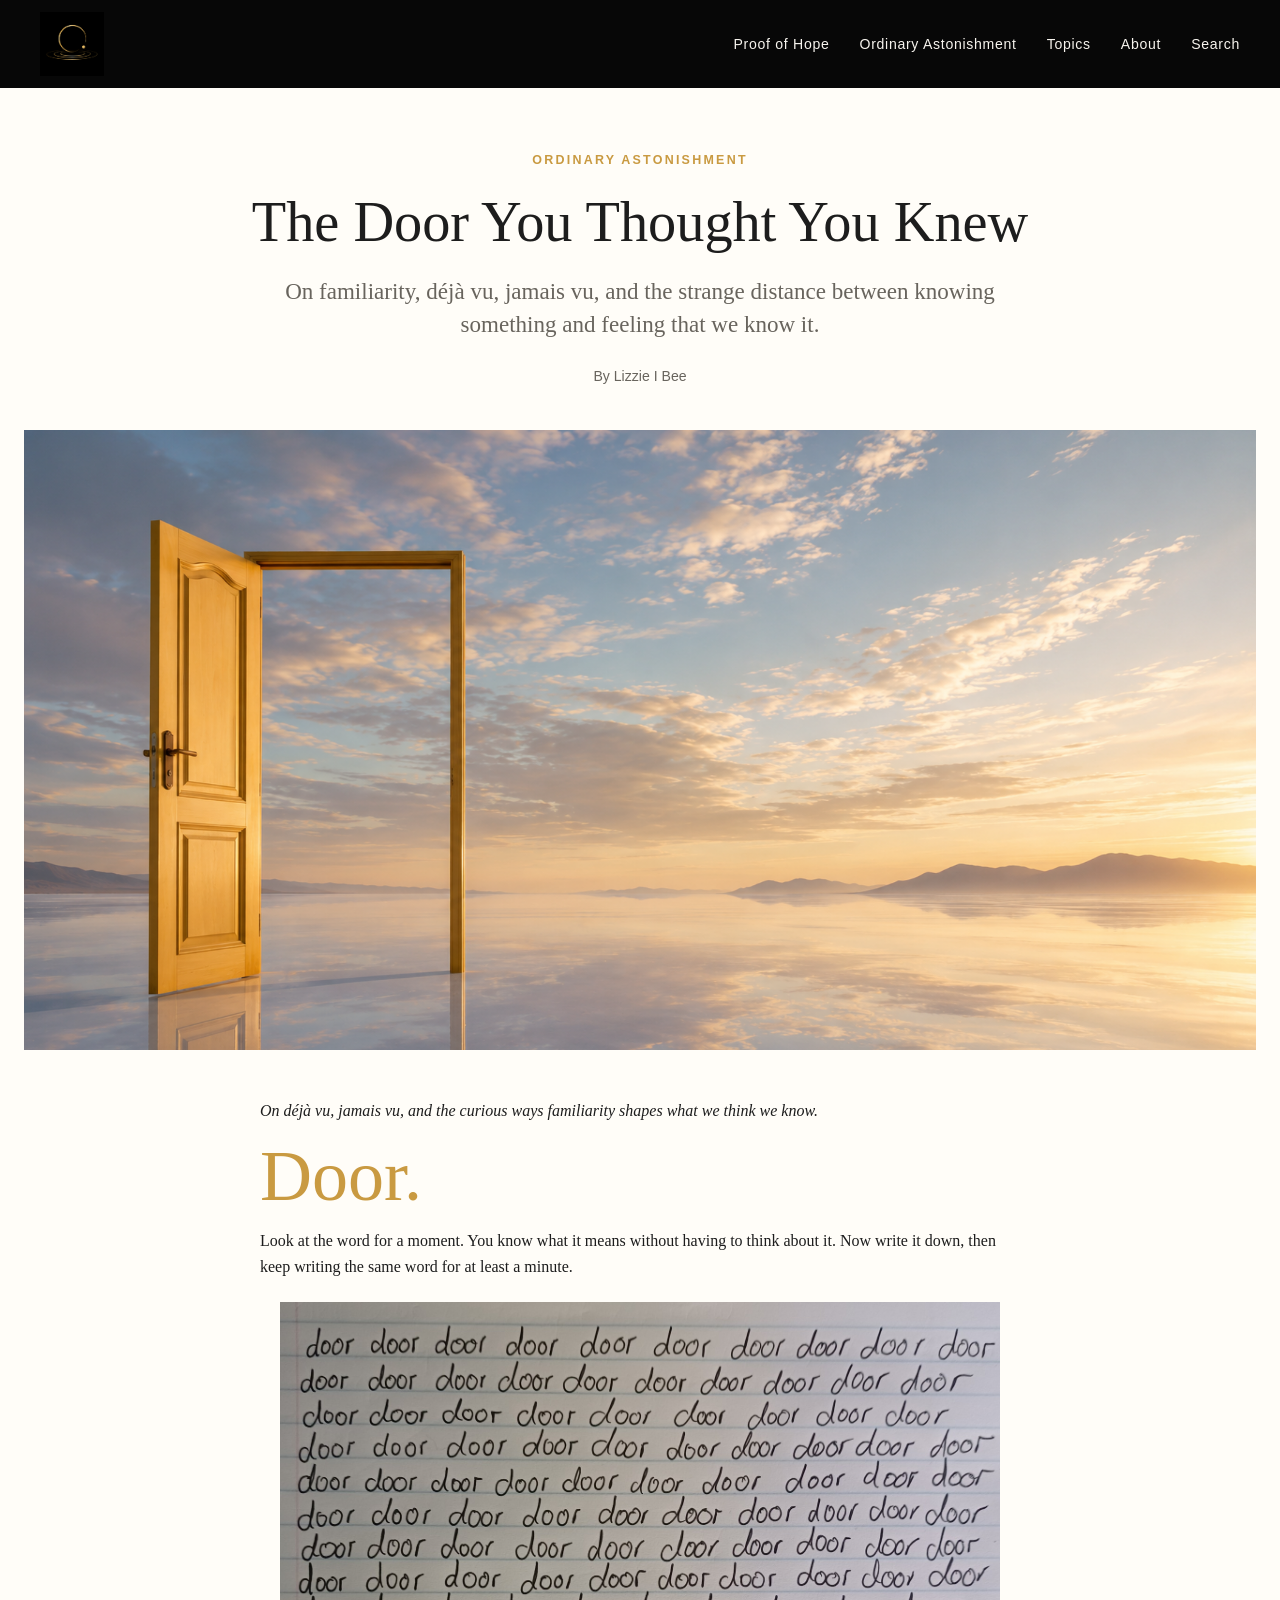
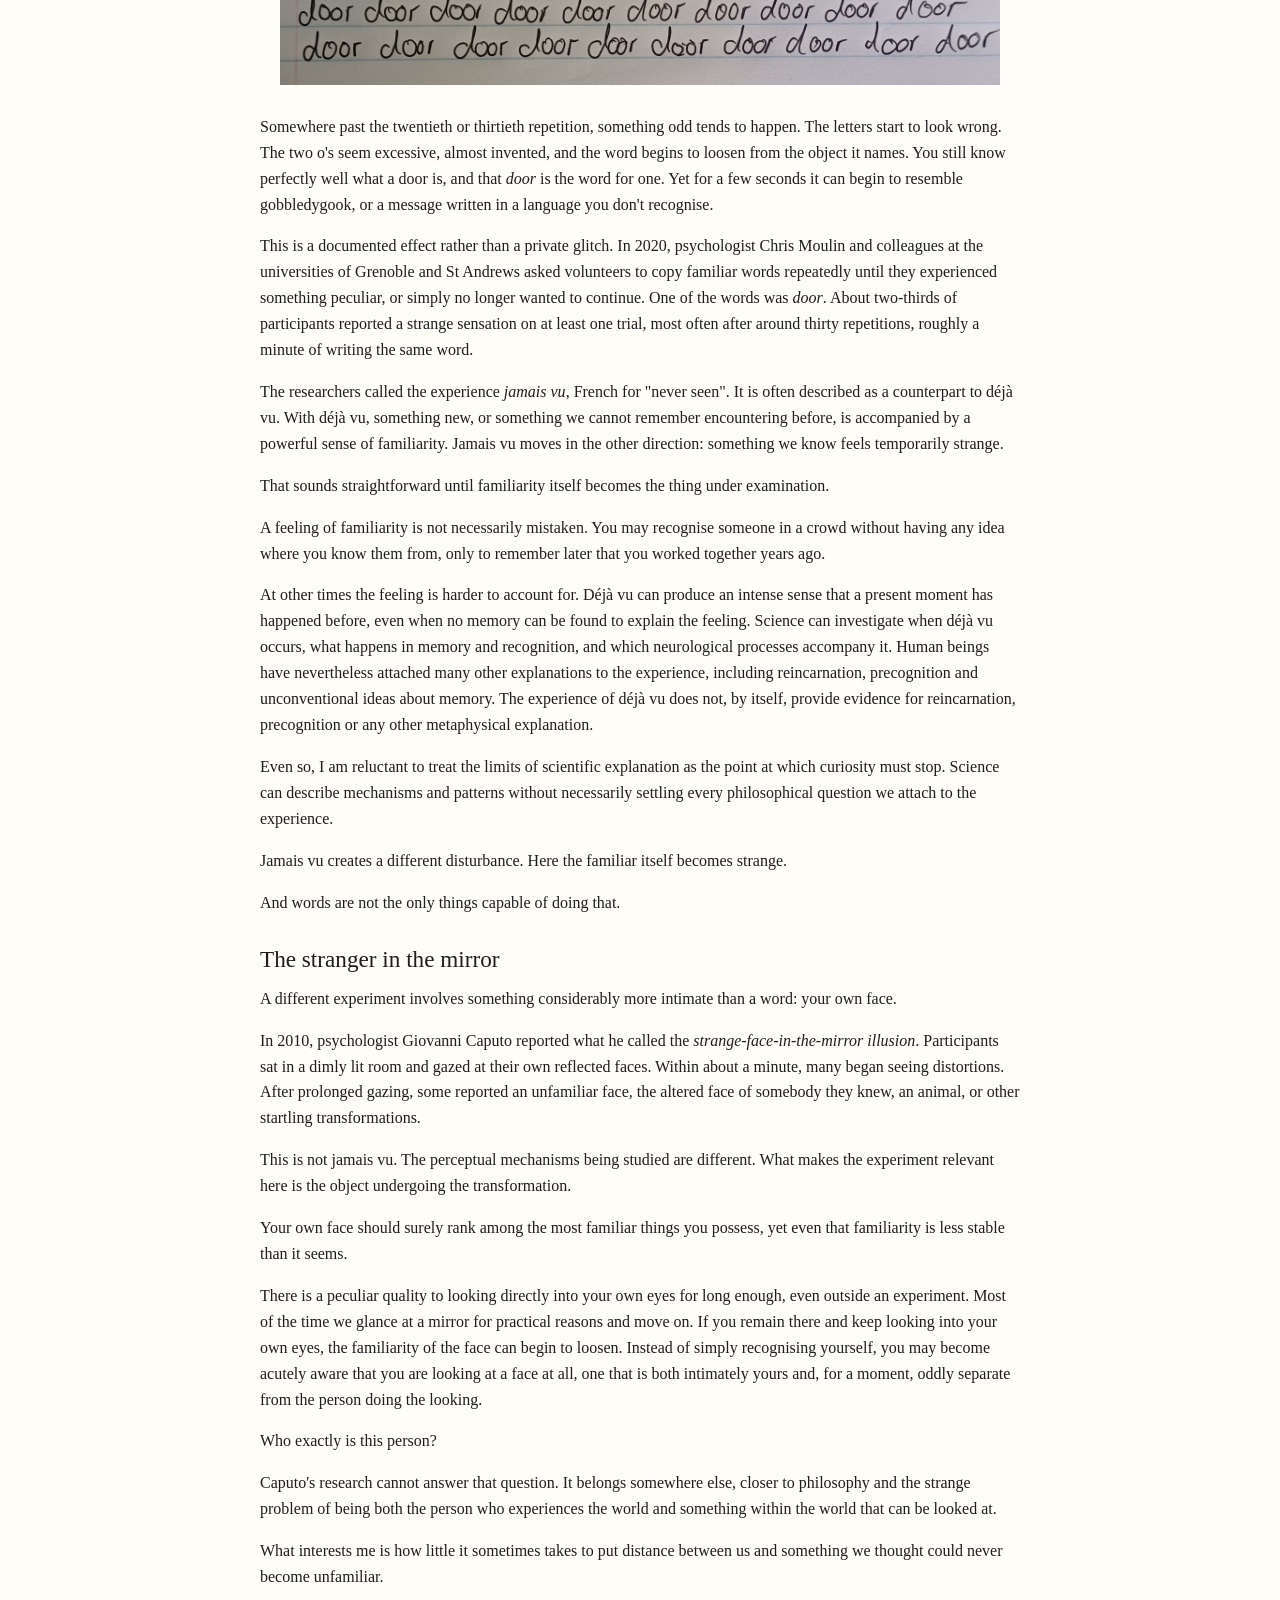
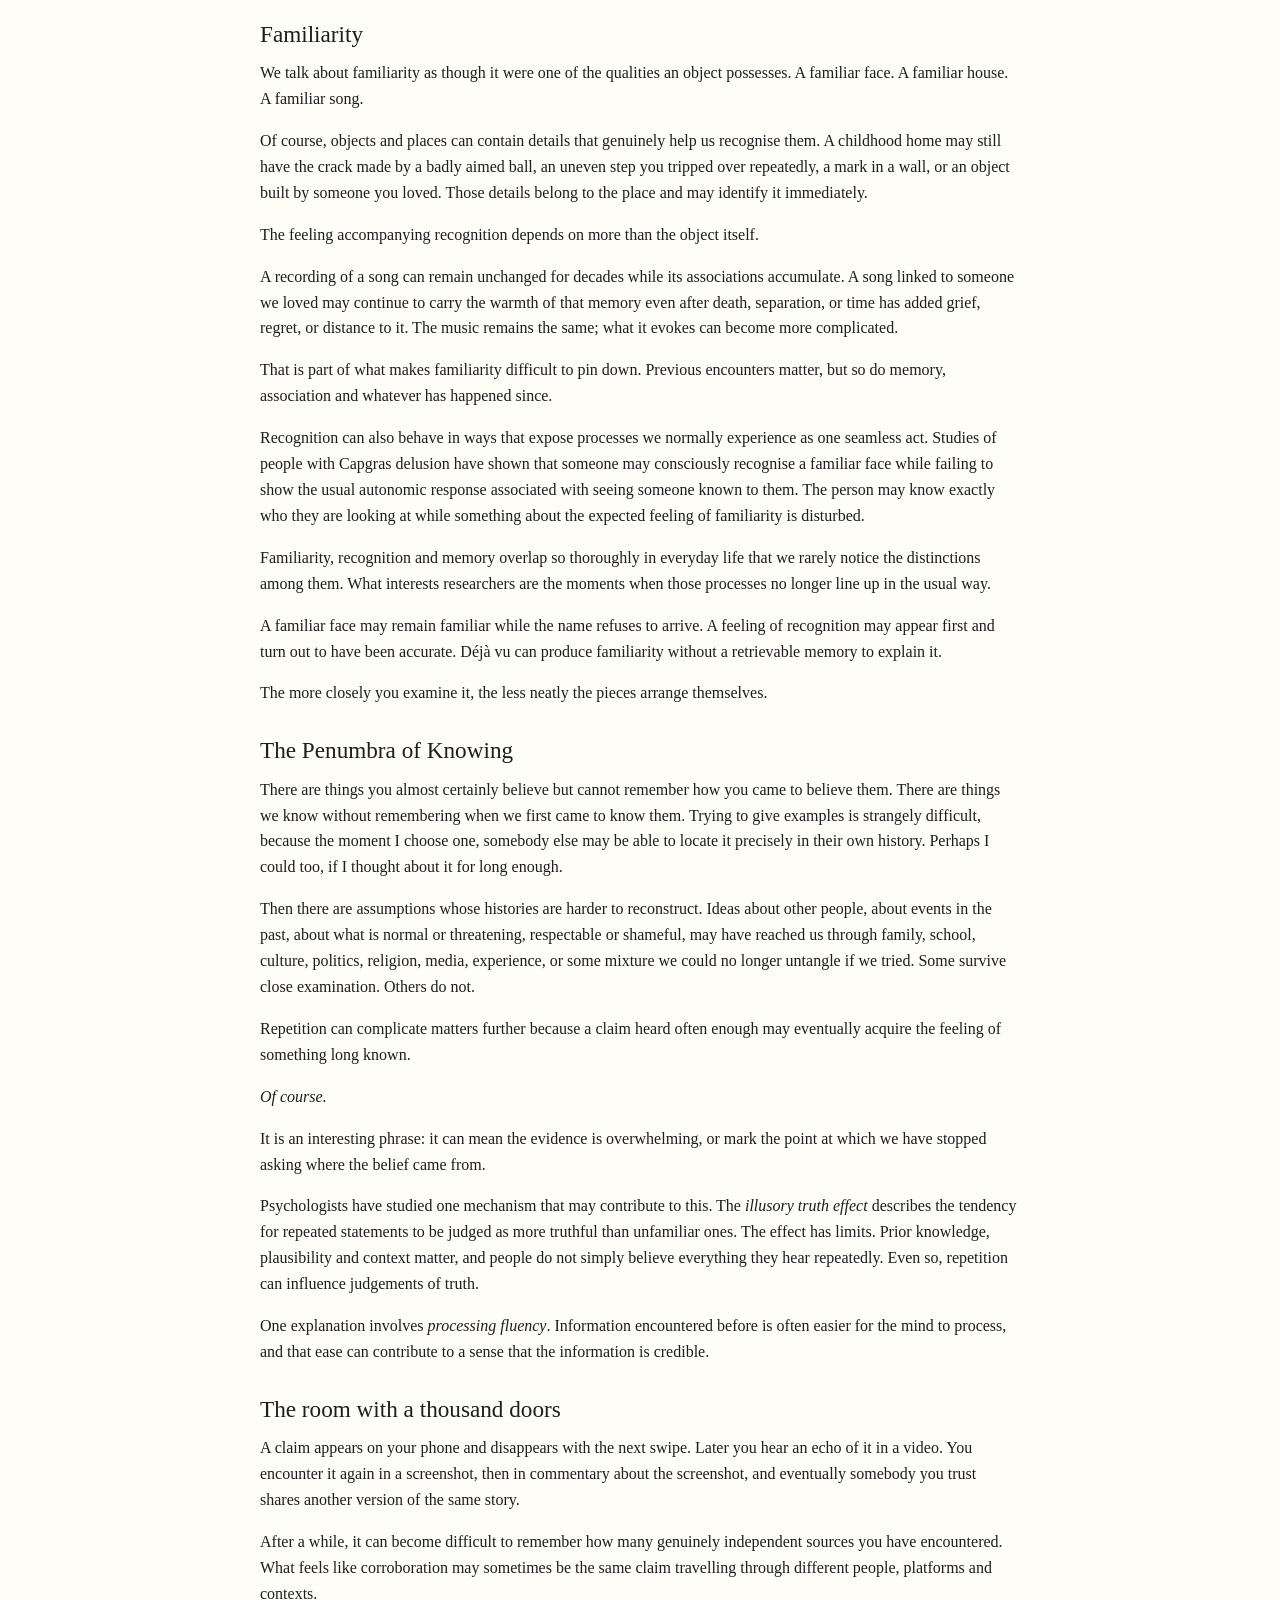
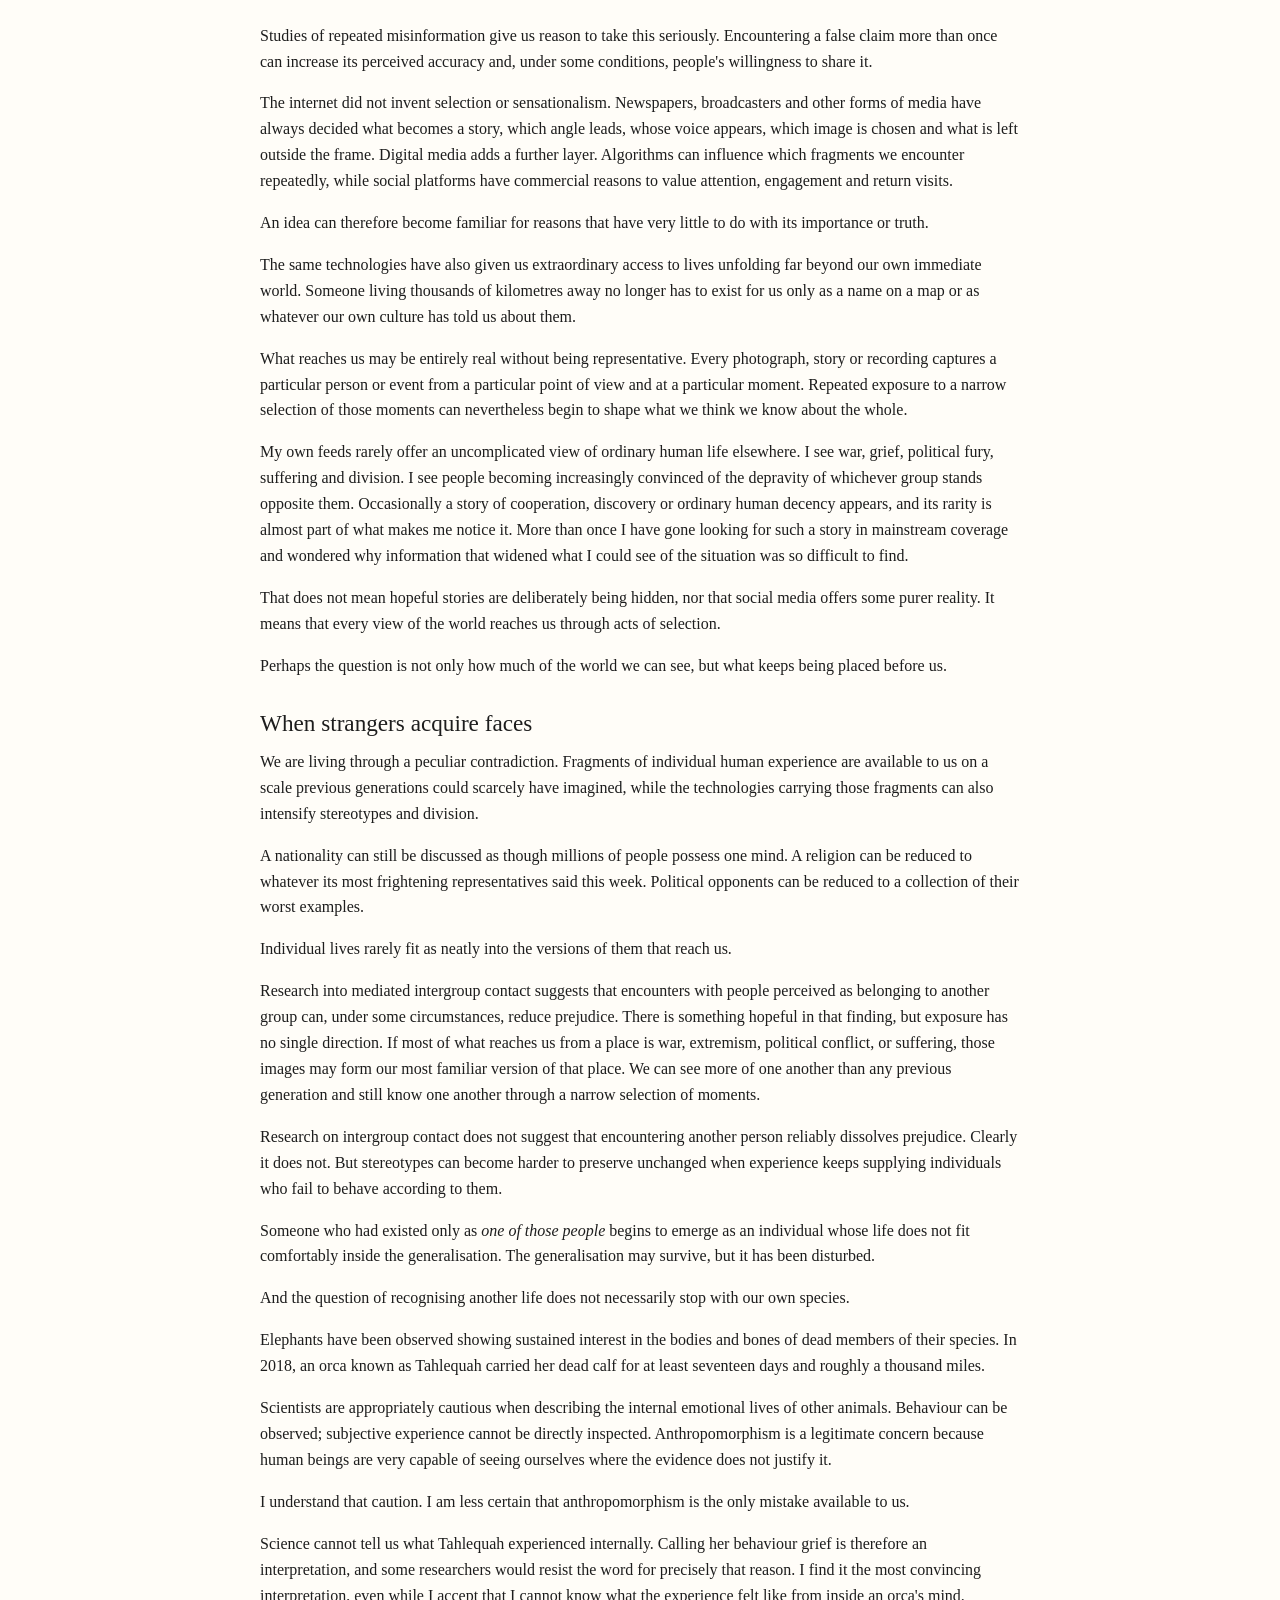
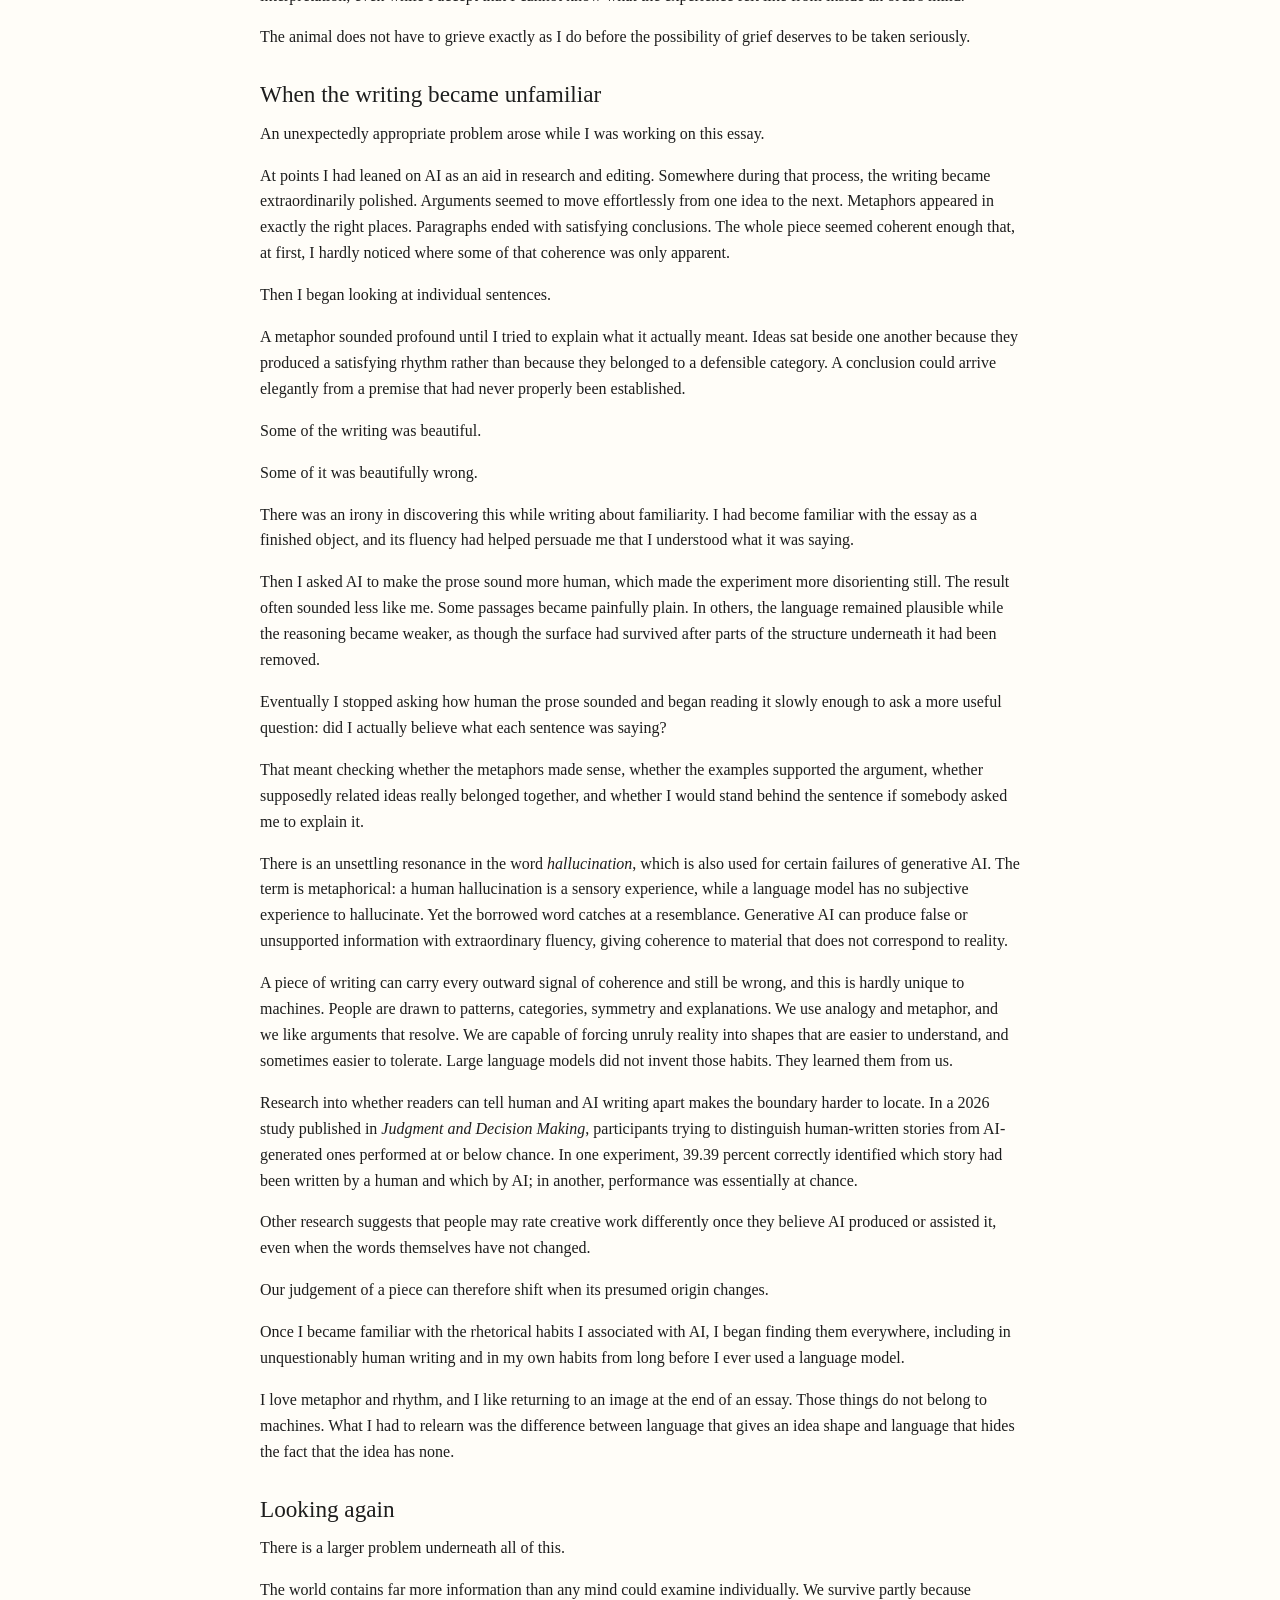
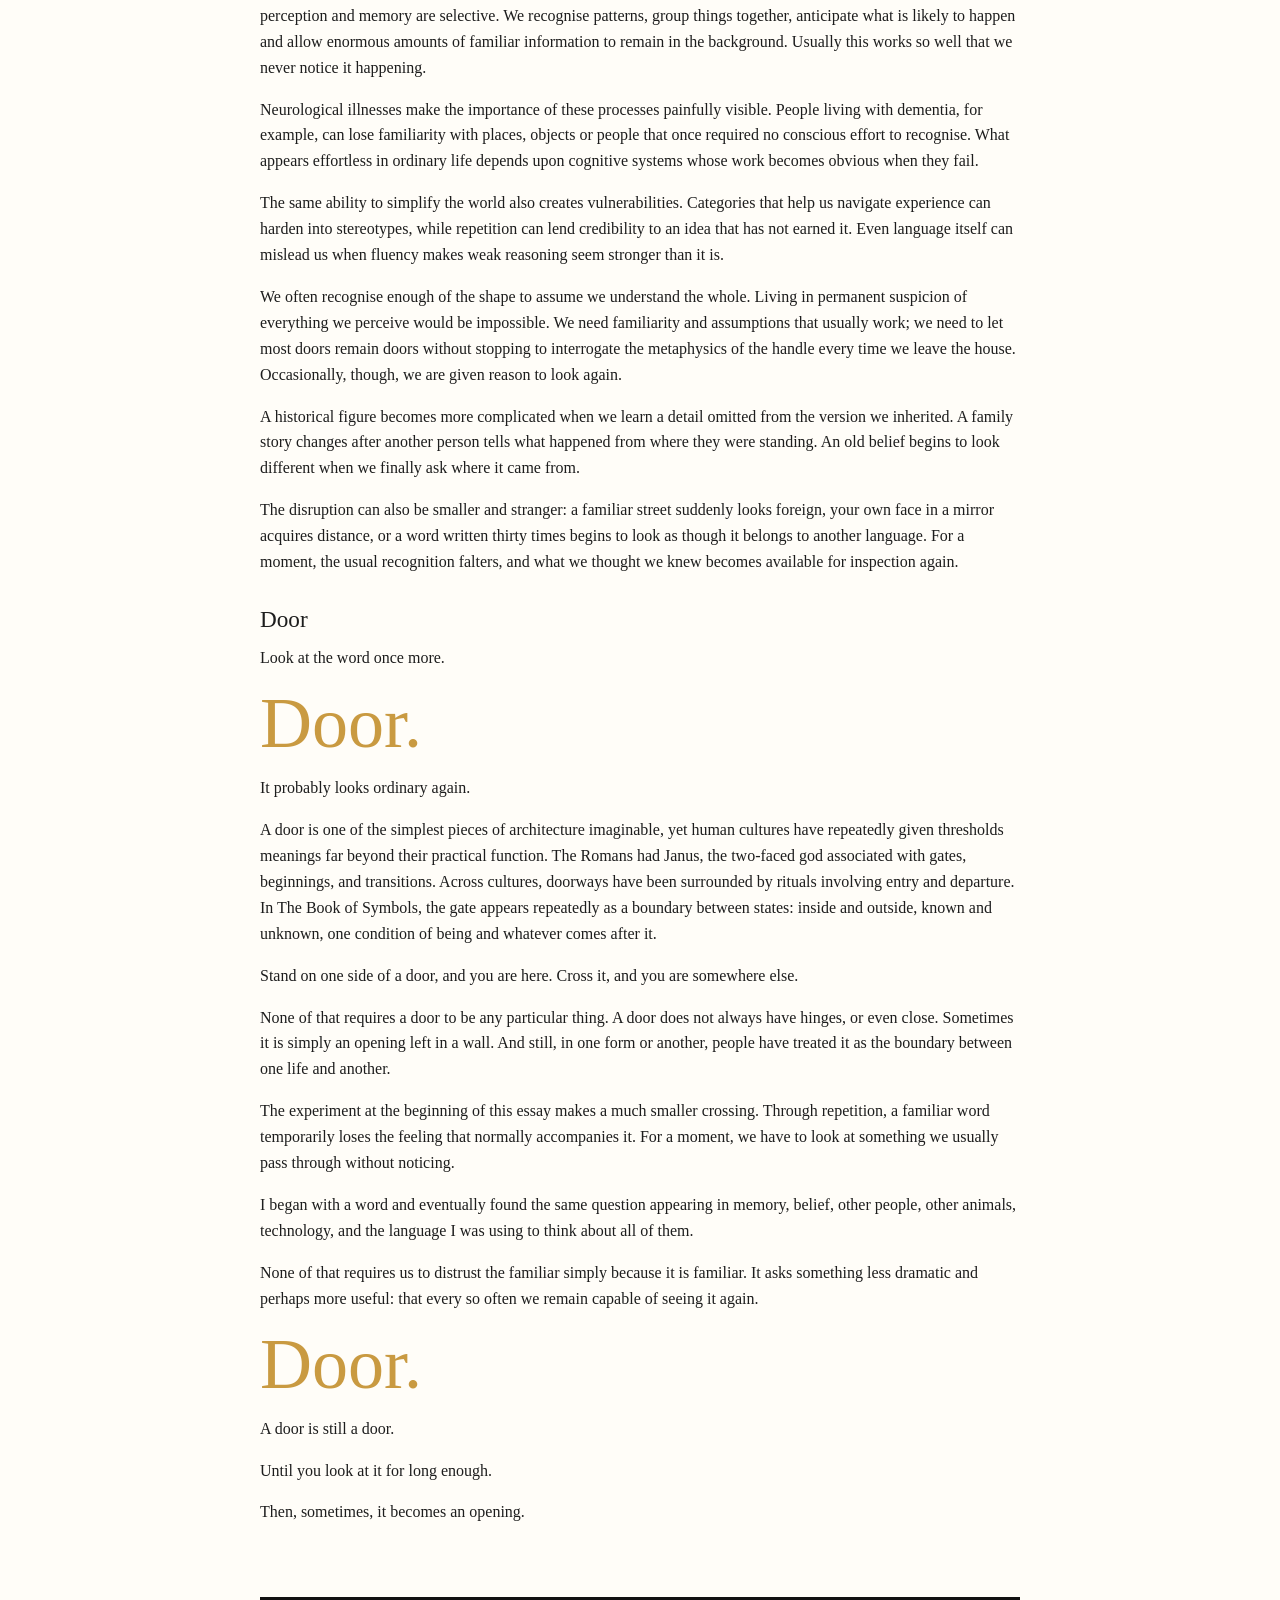
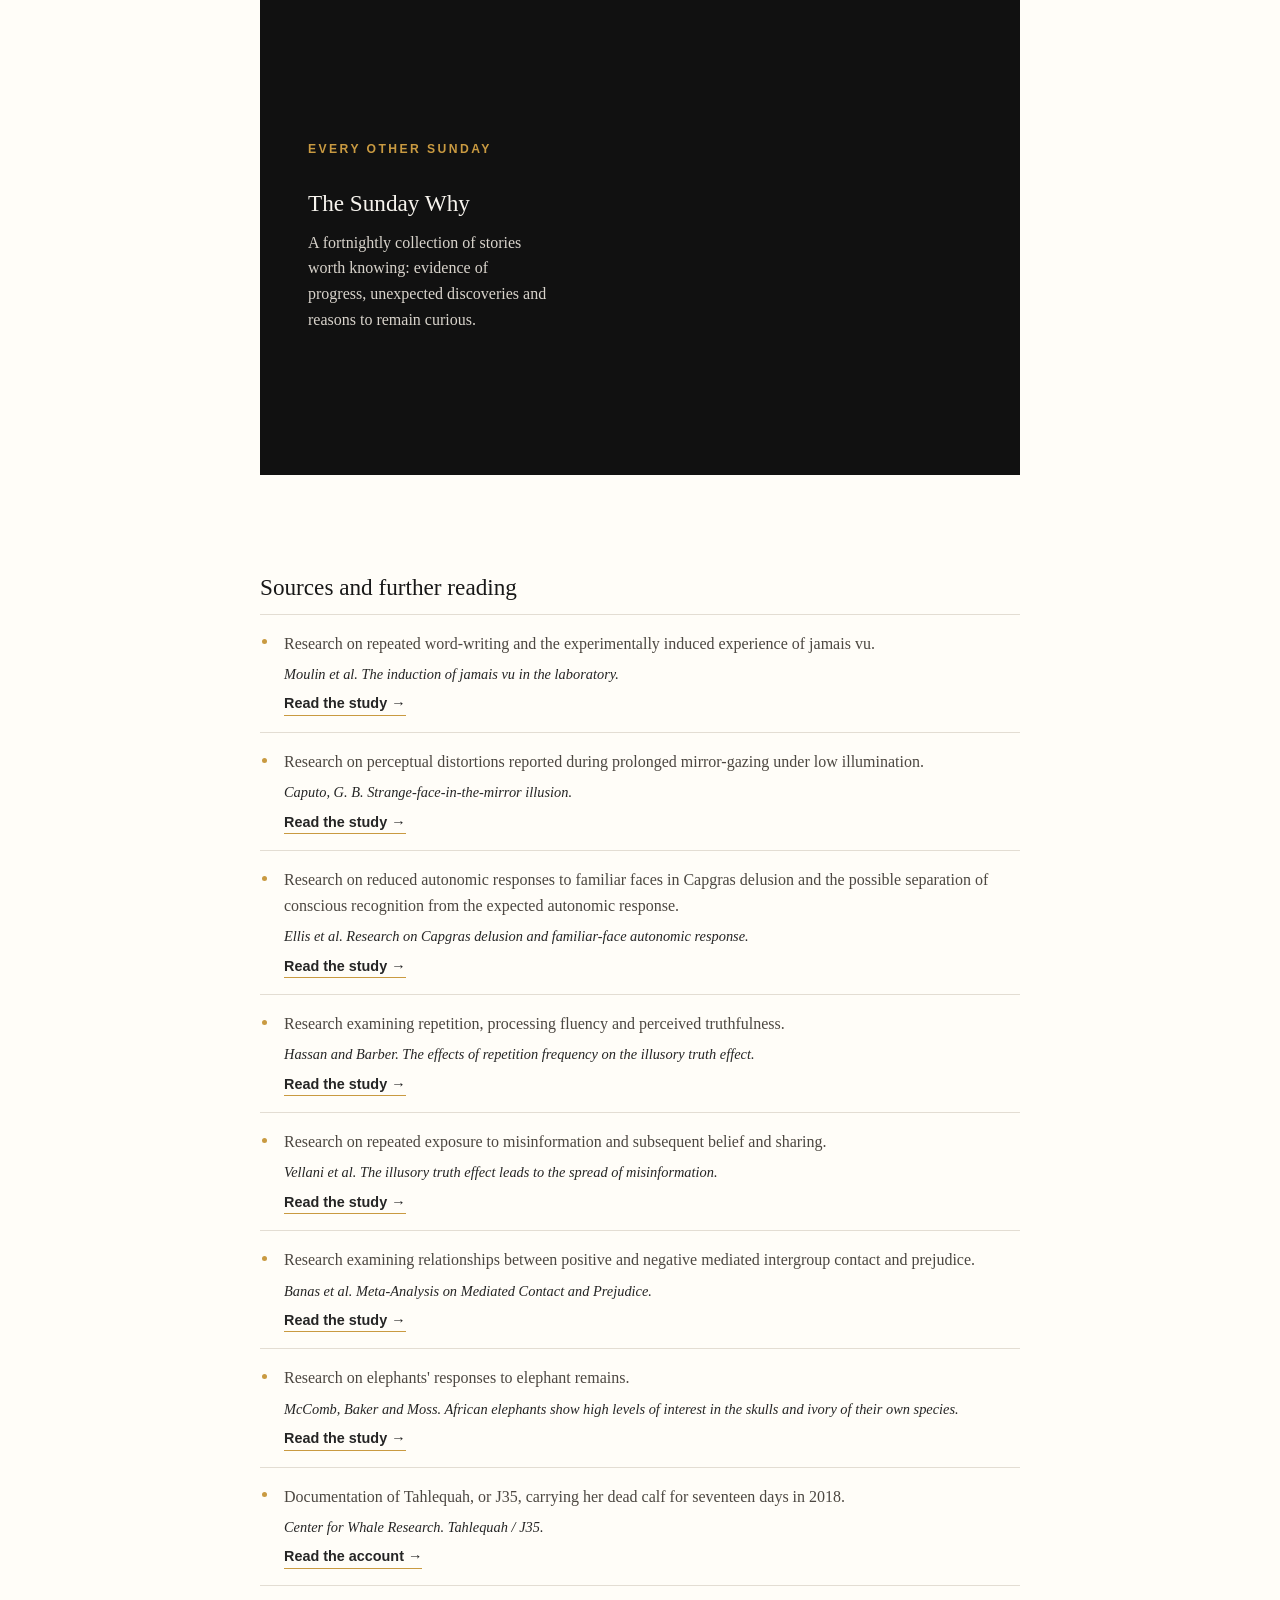
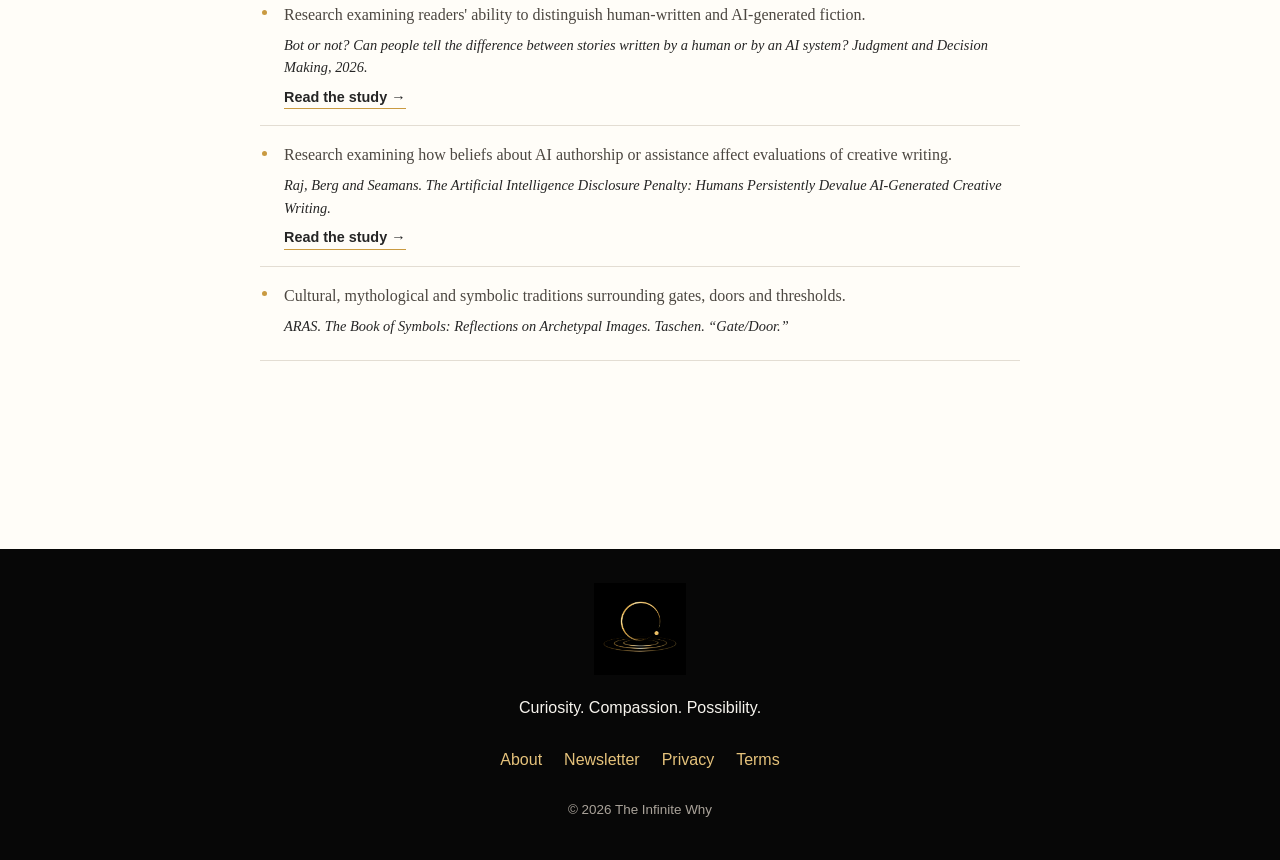
==== commit 23ef9bbb: "Update Door article and homepage" ====
--- a/articles/ordinary-astonishment/the-door-you-thought-you-knew.html
+++ b/articles/ordinary-astonishment/the-door-you-thought-you-knew.html
@@ -19,6 +19,27 @@
 
     <link rel="stylesheet" href="../../css/style.css">
     <link rel="stylesheet" href="../../css/ordinary-astonishment.css">
+
+<style>
+    .oa-door-handwriting {
+        margin: 1.4rem auto 1.8rem;
+        max-width: 720px;
+    }
+
+    .oa-door-handwriting img {
+        display: block;
+        width: 100%;
+        height: auto;
+    }
+
+    @media (max-width: 760px) {
+        .oa-door-handwriting {
+            max-width: 100%;
+            margin: 1.1rem auto 1.5rem;
+        }
+    }
+</style>
+
 </head>
 
 <body class="ordinary-astonishment-article">
@@ -112,75 +133,115 @@
 
             <div class="article-body">
 
+<p><em>On déjà vu, jamais vu, and the curious ways familiarity shapes what we think we know.</em></p>
 <p class="oa-door-word">Door.</p>
-<p>There is nothing difficult about the word. Four letters, one syllable, an object so ordinary that you may walk through a dozen of them today without once truly seeing one. Write it down.</p>
+<p>Look at the word for a moment. You know what it means without having to think about it. Now write it down, then keep writing the same word for at least a minute.</p>
+
+
+<figure class="oa-inline-image oa-door-handwriting">
+    <img src="../../images/articles/ordinary-astonishment/the-door-you-thought-you-knew/door-handwriting.jpg"
+         alt="The word door handwritten repeatedly across lined paper">
+</figure>
+<p>Somewhere past the twentieth or thirtieth repetition, something odd tends to happen. The letters start to look wrong. The two o's seem excessive, almost invented, and the word begins to loosen from the object it names. You still know perfectly well what a door is, and that <em>door</em> is the word for one. Yet for a few seconds it can begin to resemble gobbledygook, or a message written in a language you don't recognise.</p>
+<p>This is a documented effect rather than a private glitch. In 2020, psychologist Chris Moulin and colleagues at the universities of Grenoble and St Andrews asked volunteers to copy familiar words repeatedly until they experienced something peculiar, or simply no longer wanted to continue. One of the words was <em>door</em>. About two-thirds of participants reported a strange sensation on at least one trial, most often after around thirty repetitions, roughly a minute of writing the same word.</p>
+<p>The researchers called the experience <em>jamais vu</em>, French for "never seen". It is often described as a counterpart to déjà vu. With déjà vu, something new, or something we cannot remember encountering before, is accompanied by a powerful sense of familiarity. Jamais vu moves in the other direction: something we know feels temporarily strange.</p>
+<p>That sounds straightforward until familiarity itself becomes the thing under examination.</p>
+<p>A feeling of familiarity is not necessarily mistaken. You may recognise someone in a crowd without having any idea where you know them from, only to remember later that you worked together years ago.</p>
+<p>At other times the feeling is harder to account for. Déjà vu can produce an intense sense that a present moment has happened before, even when no memory can be found to explain the feeling. Science can investigate when déjà vu occurs, what happens in memory and recognition, and which neurological processes accompany it. Human beings have nevertheless attached many other explanations to the experience, including reincarnation, precognition and unconventional ideas about memory. The experience of déjà vu does not, by itself, provide evidence for reincarnation, precognition or any other metaphysical explanation.</p>
+<p>Even so, I am reluctant to treat the limits of scientific explanation as the point at which curiosity must stop. Science can describe mechanisms and patterns without necessarily settling every philosophical question we attach to the experience.</p>
+<p>Jamais vu creates a different disturbance. Here the familiar itself becomes strange.</p>
+<p>And words are not the only things capable of doing that.</p>
+<h2>The stranger in the mirror</h2>
+<p>A different experiment involves something considerably more intimate than a word: your own face.</p>
+<p>In 2010, psychologist Giovanni Caputo reported what he called the <em>strange-face-in-the-mirror illusion</em>. Participants sat in a dimly lit room and gazed at their own reflected faces. Within about a minute, many began seeing distortions. After prolonged gazing, some reported an unfamiliar face, the altered face of somebody they knew, an animal, or other startling transformations.</p>
+<p>This is not jamais vu. The perceptual mechanisms being studied are different. What makes the experiment relevant here is the object undergoing the transformation.</p>
+<p>Your own face should surely rank among the most familiar things you possess, yet even that familiarity is less stable than it seems.</p>
+<p>There is a peculiar quality to looking directly into your own eyes for long enough, even outside an experiment. Most of the time we glance at a mirror for practical reasons and move on. If you remain there and keep looking into your own eyes, the familiarity of the face can begin to loosen. Instead of simply recognising yourself, you may become acutely aware that you are looking at a face at all, one that is both intimately yours and, for a moment, oddly separate from the person doing the looking.</p>
+<p>Who exactly is this person?</p>
+<p>Caputo's research cannot answer that question. It belongs somewhere else, closer to philosophy and the strange problem of being both the person who experiences the world and something within the world that can be looked at.</p>
+<p>What interests me is how little it sometimes takes to put distance between us and something we thought could never become unfamiliar.</p>
+<h2>Familiarity</h2>
+<p>We talk about familiarity as though it were one of the qualities an object possesses. A familiar face. A familiar house. A familiar song.</p>
+<p>Of course, objects and places can contain details that genuinely help us recognise them. A childhood home may still have the crack made by a badly aimed ball, an uneven step you tripped over repeatedly, a mark in a wall, or an object built by someone you loved. Those details belong to the place and may identify it immediately.</p>
+<p>The feeling accompanying recognition depends on more than the object itself.</p>
+<p>A recording of a song can remain unchanged for decades while its associations accumulate. A song linked to someone we loved may continue to carry the warmth of that memory even after death, separation, or time has added grief, regret, or distance to it. The music remains the same; what it evokes can become more complicated.</p>
+<p>That is part of what makes familiarity difficult to pin down. Previous encounters matter, but so do memory, association and whatever has happened since.</p>
+<p>Recognition can also behave in ways that expose processes we normally experience as one seamless act. Studies of people with Capgras delusion have shown that someone may consciously recognise a familiar face while failing to show the usual autonomic response associated with seeing someone known to them. The person may know exactly who they are looking at while something about the expected feeling of familiarity is disturbed.</p>
+<p>Familiarity, recognition and memory overlap so thoroughly in everyday life that we rarely notice the distinctions among them. What interests researchers are the moments when those processes no longer line up in the usual way.</p>
+<p>A familiar face may remain familiar while the name refuses to arrive. A feeling of recognition may appear first and turn out to have been accurate. Déjà vu can produce familiarity without a retrievable memory to explain it.</p>
+<p>The more closely you examine it, the less neatly the pieces arrange themselves.</p>
+<h2>The Penumbra of Knowing</h2>
+<p>There are things you almost certainly believe but cannot remember how you came to believe them. There are things we know without remembering when we first came to know them. Trying to give examples is strangely difficult, because the moment I choose one, somebody else may be able to locate it precisely in their own history. Perhaps I could too, if I thought about it for long enough.</p>
+<p>Then there are assumptions whose histories are harder to reconstruct. Ideas about other people, about events in the past, about what is normal or threatening, respectable or shameful, may have reached us through family, school, culture, politics, religion, media, experience, or some mixture we could no longer untangle if we tried. Some survive close examination. Others do not.</p>
+<p>Repetition can complicate matters further because a claim heard often enough may eventually acquire the feeling of something long known.</p>
+<p><em>Of course.</em></p>
+<p>It is an interesting phrase: it can mean the evidence is overwhelming, or mark the point at which we have stopped asking where the belief came from.</p>
+<p>Psychologists have studied one mechanism that may contribute to this. The <em>illusory truth effect</em> describes the tendency for repeated statements to be judged as more truthful than unfamiliar ones. The effect has limits. Prior knowledge, plausibility and context matter, and people do not simply believe everything they hear repeatedly. Even so, repetition can influence judgements of truth.</p>
+<p>One explanation involves <em>processing fluency</em>. Information encountered before is often easier for the mind to process, and that ease can contribute to a sense that the information is credible.</p>
+<h2>The room with a thousand doors</h2>
+<p>A claim appears on your phone and disappears with the next swipe. Later you hear an echo of it in a video. You encounter it again in a screenshot, then in commentary about the screenshot, and eventually somebody you trust shares another version of the same story.</p>
+<p>After a while, it can become difficult to remember how many genuinely independent sources you have encountered. What feels like corroboration may sometimes be the same claim travelling through different people, platforms and contexts.</p>
+<p>Studies of repeated misinformation give us reason to take this seriously. Encountering a false claim more than once can increase its perceived accuracy and, under some conditions, people's willingness to share it.</p>
+<p>The internet did not invent selection or sensationalism. Newspapers, broadcasters and other forms of media have always decided what becomes a story, which angle leads, whose voice appears, which image is chosen and what is left outside the frame. Digital media adds a further layer. Algorithms can influence which fragments we encounter repeatedly, while social platforms have commercial reasons to value attention, engagement and return visits.</p>
+<p>An idea can therefore become familiar for reasons that have very little to do with its importance or truth.</p>
+<p>The same technologies have also given us extraordinary access to lives unfolding far beyond our own immediate world. Someone living thousands of kilometres away no longer has to exist for us only as a name on a map or as whatever our own culture has told us about them.</p>
+<p>What reaches us may be entirely real without being representative. Every photograph, story or recording captures a particular person or event from a particular point of view and at a particular moment. Repeated exposure to a narrow selection of those moments can nevertheless begin to shape what we think we know about the whole.</p>
+<p>My own feeds rarely offer an uncomplicated view of ordinary human life elsewhere. I see war, grief, political fury, suffering and division. I see people becoming increasingly convinced of the depravity of whichever group stands opposite them. Occasionally a story of cooperation, discovery or ordinary human decency appears, and its rarity is almost part of what makes me notice it. More than once I have gone looking for such a story in mainstream coverage and wondered why information that widened what I could see of the situation was so difficult to find.</p>
+<p>That does not mean hopeful stories are deliberately being hidden, nor that social media offers some purer reality. It means that every view of the world reaches us through acts of selection.</p>
+<p>Perhaps the question is not only how much of the world we can see, but what keeps being placed before us.</p>
+<h2>When strangers acquire faces</h2>
+<p>We are living through a peculiar contradiction. Fragments of individual human experience are available to us on a scale previous generations could scarcely have imagined, while the technologies carrying those fragments can also intensify stereotypes and division.</p>
+<p>A nationality can still be discussed as though millions of people possess one mind. A religion can be reduced to whatever its most frightening representatives said this week. Political opponents can be reduced to a collection of their worst examples.</p>
+<p>Individual lives rarely fit as neatly into the versions of them that reach us.</p>
+<p>Research into mediated intergroup contact suggests that encounters with people perceived as belonging to another group can, under some circumstances, reduce prejudice. There is something hopeful in that finding, but exposure has no single direction. If most of what reaches us from a place is war, extremism, political conflict, or suffering, those images may form our most familiar version of that place. We can see more of one another than any previous generation and still know one another through a narrow selection of moments.</p>
+<p>Research on intergroup contact does not suggest that encountering another person reliably dissolves prejudice. Clearly it does not. But stereotypes can become harder to preserve unchanged when experience keeps supplying individuals who fail to behave according to them.</p>
+<p>Someone who had existed only as <em>one of those people</em> begins to emerge as an individual whose life does not fit comfortably inside the generalisation. The generalisation may survive, but it has been disturbed.</p>
+<p>And the question of recognising another life does not necessarily stop with our own species.</p>
+<p>Elephants have been observed showing sustained interest in the bodies and bones of dead members of their species. In 2018, an orca known as Tahlequah carried her dead calf for at least seventeen days and roughly a thousand miles.</p>
+<p>Scientists are appropriately cautious when describing the internal emotional lives of other animals. Behaviour can be observed; subjective experience cannot be directly inspected. Anthropomorphism is a legitimate concern because human beings are very capable of seeing ourselves where the evidence does not justify it.</p>
+<p>I understand that caution. I am less certain that anthropomorphism is the only mistake available to us.</p>
+<p>Science cannot tell us what Tahlequah experienced internally. Calling her behaviour grief is therefore an interpretation, and some researchers would resist the word for precisely that reason. I find it the most convincing interpretation, even while I accept that I cannot know what the experience felt like from inside an orca's mind.</p>
+<p>The animal does not have to grieve exactly as I do before the possibility of grief deserves to be taken seriously.</p>
+<h2>When the writing became unfamiliar</h2>
+<p>An unexpectedly appropriate problem arose while I was working on this essay.</p>
+<p>At points I had leaned on AI as an aid in research and editing. Somewhere during that process, the writing became extraordinarily polished. Arguments seemed to move effortlessly from one idea to the next. Metaphors appeared in exactly the right places. Paragraphs ended with satisfying conclusions. The whole piece seemed coherent enough that, at first, I hardly noticed where some of that coherence was only apparent.</p>
+<p>Then I began looking at individual sentences.</p>
+<p>A metaphor sounded profound until I tried to explain what it actually meant. Ideas sat beside one another because they produced a satisfying rhythm rather than because they belonged to a defensible category. A conclusion could arrive elegantly from a premise that had never properly been established.</p>
+<p>Some of the writing was beautiful.</p>
+<p>Some of it was beautifully wrong.</p>
+<p>There was an irony in discovering this while writing about familiarity. I had become familiar with the essay as a finished object, and its fluency had helped persuade me that I understood what it was saying.</p>
+<p>Then I asked AI to make the prose sound more human, which made the experiment more disorienting still. The result often sounded less like me. Some passages became painfully plain. In others, the language remained plausible while the reasoning became weaker, as though the surface had survived after parts of the structure underneath it had been removed.</p>
+<p>Eventually I stopped asking how human the prose sounded and began reading it slowly enough to ask a more useful question: did I actually believe what each sentence was saying?</p>
+<p>That meant checking whether the metaphors made sense, whether the examples supported the argument, whether supposedly related ideas really belonged together, and whether I would stand behind the sentence if somebody asked me to explain it.</p>
+<p>There is an unsettling resonance in the word <em>hallucination</em>, which is also used for certain failures of generative AI. The term is metaphorical: a human hallucination is a sensory experience, while a language model has no subjective experience to hallucinate. Yet the borrowed word catches at a resemblance. Generative AI can produce false or unsupported information with extraordinary fluency, giving coherence to material that does not correspond to reality.</p>
+<p>A piece of writing can carry every outward signal of coherence and still be wrong, and this is hardly unique to machines. People are drawn to patterns, categories, symmetry and explanations. We use analogy and metaphor, and we like arguments that resolve. We are capable of forcing unruly reality into shapes that are easier to understand, and sometimes easier to tolerate. Large language models did not invent those habits. They learned them from us.</p>
+<p>Research into whether readers can tell human and AI writing apart makes the boundary harder to locate. In a 2026 study published in <em>Judgment and Decision Making</em>, participants trying to distinguish human-written stories from AI-generated ones performed at or below chance. In one experiment, 39.39 percent correctly identified which story had been written by a human and which by AI; in another, performance was essentially at chance.</p>
+<p>Other research suggests that people may rate creative work differently once they believe AI produced or assisted it, even when the words themselves have not changed.</p>
+<p>Our judgement of a piece can therefore shift when its presumed origin changes.</p>
+<p>Once I became familiar with the rhetorical habits I associated with AI, I began finding them everywhere, including in unquestionably human writing and in my own habits from long before I ever used a language model.</p>
+<p>I love metaphor and rhythm, and I like returning to an image at the end of an essay. Those things do not belong to machines. What I had to relearn was the difference between language that gives an idea shape and language that hides the fact that the idea has none.</p>
+<h2>Looking again</h2>
+<p>There is a larger problem underneath all of this.</p>
+<p>The world contains far more information than any mind could examine individually. We survive partly because perception and memory are selective. We recognise patterns, group things together, anticipate what is likely to happen and allow enormous amounts of familiar information to remain in the background. Usually this works so well that we never notice it happening.</p>
+<p>Neurological illnesses make the importance of these processes painfully visible. People living with dementia, for example, can lose familiarity with places, objects or people that once required no conscious effort to recognise. What appears effortless in ordinary life depends upon cognitive systems whose work becomes obvious when they fail.</p>
+<p>The same ability to simplify the world also creates vulnerabilities. Categories that help us navigate experience can harden into stereotypes, while repetition can lend credibility to an idea that has not earned it. Even language itself can mislead us when fluency makes weak reasoning seem stronger than it is.</p>
+<p>We often recognise enough of the shape to assume we understand the whole. Living in permanent suspicion of everything we perceive would be impossible. We need familiarity and assumptions that usually work; we need to let most doors remain doors without stopping to interrogate the metaphysics of the handle every time we leave the house. Occasionally, though, we are given reason to look again.</p>
+<p>A historical figure becomes more complicated when we learn a detail omitted from the version we inherited. A family story changes after another person tells what happened from where they were standing. An old belief begins to look different when we finally ask where it came from.</p>
+<p>The disruption can also be smaller and stranger: a familiar street suddenly looks foreign, your own face in a mirror acquires distance, or a word written thirty times begins to look as though it belongs to another language. For a moment, the usual recognition falters, and what we thought we knew becomes available for inspection again.</p>
+<h2>Door</h2>
+<p>Look at the word once more.</p>
 <p class="oa-door-word">Door.</p>
-<p>Now again. And again.</p>
-<p class="oa-repetition">Door door door door door door door door door door door door door door door door door door door door door door door.</p>
-<p>Keep going, and somewhere past the twentieth or thirtieth repetition, something odd tends to happen. The letters start to look wrong, the two o's excessive, almost invented, and the word slides loose from the object it names. You know exactly what a door is. You know exactly that this is the word for one. And yet, for a few seconds, the familiar word begins to look like gobbledygook, or something written in a language you don't recognise.</p>
-<p>This is not a private glitch, and you did not imagine it. It has a name, a published study and, improbably, an Ig Nobel Prize. In 2020, psychologist Chris Moulin and his colleagues at the universities of Grenoble and St Andrews asked volunteers to copy familiar words over and over until they felt something "peculiar," or simply couldn't go on. One of the words they chose, for reasons that now feel almost too apt, was <em>door</em>. About two-thirds of participants reported a strange sensation on at least one trial, usually arriving after around thirty repetitions, roughly a minute of writing the same four letters.</p>
-<p>The researchers had a name ready for what they had triggered: <em>jamais vu</em>. Never seen. It is the quieter, less famous relative of <em>déjà vu</em>, already seen. Déjà vu hands us a room we have, by any ordinary account, never entered, insisting all the same: <em>I have been here before.</em></p>
-<p>Researchers generally describe déjà vu in terms of false familiarity, the feeling that a present experience has happened before despite there being no corresponding memory that accounts for it. Science can investigate when that feeling occurs, what accompanies it and how it relates to memory and recognition. What science cannot currently tell us is everything that a subjective experience might mean. There is room to wonder about strange experiences without pretending that wondering is evidence, or that an unanswered philosophical question has become a scientific explanation.</p>
-<p>Jamais vu runs the more familiar trick in reverse. Something known, held under the light a little too long, suddenly feels unfamiliar. And it isn't confined to the laboratory, or to words. Musicians occasionally lose their place inside a passage they could once have played half asleep. A face you have looked at every day for years can, for a disorienting second, become strangely unfamiliar. You can turn onto a street you have walked a thousand times and feel, briefly, lost.</p>
-<p>Hiding inside both of these small malfunctions, false recognition and false alienation, is something so ordinary we almost never examine it: familiarity itself.</p>
-<h2>The invisible feeling</h2>
-<p>We talk about familiarity as though it belongs to things. A familiar face. A familiar street. A familiar voice. A familiar song.</p>
-<p>I'm drawn to familiarity as a subject partly because it seems disappointingly simple right up until you start pulling on it, and then the whole thing comes apart in your hands.</p>
-<p>Where, exactly, does familiarity live?</p>
-<p>A childhood home may contain countless things that help you recognise it. There might be a crack in a wall that you remember making with a ball, a mark left by your hand years ago, an uneven step you tripped over as a child, or something your father built that you still recognise immediately. Those things really do belong to the place, and they may make it unmistakably yours. But the feeling that rises when you encounter them, that immediate sense of <em>I know this place</em>, does not live inside the bricks.</p>
-<p>The recording of a song may remain exactly the same after the hundredth listen, but your experience of hearing it does not. Familiarity is happening somewhere in the encounter between what is there and what you bring to it, and even that is less simple than it sounds, because familiarity isn't quite the same thing as remembering.</p>
-<p>Picture seeing someone in a supermarket and feeling the immediate, wordless certainty: <em>I know that face.</em> You don't know from where, so you start searching. School? An old job? A neighbour, years ago? Someone from television? The recognition arrives first, whole and confident, and the explanation has to run to catch up with it. Sometimes it never does.</p>
-<p>Different aspects of knowing can also come apart. Research involving people with Capgras delusion provides a particularly striking example. People can consciously recognise a familiar face while failing to show the usual autonomic response that distinguishes familiar from unfamiliar faces. Recognition and the bodily response associated with familiarity, in other words, need not always travel together.</p>
-<p>Memory, recognition and the felt sense of knowing overlap so thoroughly in ordinary life that they can seem indivisible. But they are not identical, nor are they the only processes involved in knowing. Usually everything works together so seamlessly that we have little reason to notice the distinctions. We notice the machinery when something slips.</p>
-<p>That is part of what makes déjà vu so unsettling. The feeling insists, <em>This has happened before</em>, while another part of you answers, <em>No, it hasn't.</em> Somehow you can experience the conviction and doubt it at the same time.</p>
-<p>Which leaves an uncomfortable question sitting on the table. How much authority should a feeling of knowing be given when the feeling and the fact can come apart?</p>
-<h2>The things we know because we know them</h2>
-<p>There are things you almost certainly believe that you cannot remember learning. That there are seven days in a week. That Paris is in France. That you should look before crossing a road. Maybe also that certain foods are healthy, certain neighbourhoods dangerous, certain kinds of people trustworthy, or certain historical events happened more or less the way you were told.</p>
-<p>Some of those beliefs are demonstrably true. Some may not be. But true and merely familiar can acquire the same comfortable texture: <em>of course</em>.</p>
-<p>That phrase is worth pausing on. <em>Of course</em> is what we say when something no longer seems to require checking, and repetition is remarkably good at contributing to that feeling whether or not the thing being repeated is true.</p>
-<p>Psychologists call this the <em>illusory truth effect</em>: the well-documented finding that repeated exposure to a claim can make people somewhat more likely to judge it as true, even when repetition itself provides no evidence for the claim. The effect has limits. People do not believe everything they hear twice. Existing knowledge, plausibility, context and scepticism all matter. But repetition can still influence judgments of truth.</p>
-<p>One explanation involves what researchers call <em>processing fluency</em>. Something we have encountered before is often easier for the mind to process, and that ease can influence how credible it feels.</p>
-<p>That would be a modest curiosity in a world where information arrived occasionally, perhaps in a letter once a month. We do not live in that world.</p>
-<h2>The room with a thousand doors</h2>
-<p>A claim appears on your phone. You scroll past it. Later, someone repeats it in a video. A screenshot of the video turns up somewhere else. A commentator discusses the screenshot. Someone you trust shares the commentary. A friend mentions it, in passing, over dinner.</p>
-<p>Six encounters. But how many sources?</p>
-<p>Perhaps six. Perhaps one, wearing six different coats.</p>
-<p>The distinction can become genuinely difficult to see from inside the scroll. Information moves through networks where repetition can look like corroboration, and where a single claim can pass through a thousand doors and arrive each time looking like a fresh visitor. Research into repeated misinformation gives us reason to take that repetition seriously. Encountering misinformation more than once can increase its perceived accuracy and can even influence people's willingness to share it.</p>
-<p>Something begins to feel as though it is everywhere. And maybe it is. But everywhere is not the same thing as independently checked.</p>
-<p>The systems through which information reaches us were built for many different purposes, and it would be too simple to pretend that every algorithm operates in the same way. But on major social platforms, keeping people watching, clicking, reacting and returning is an important part of the system. What succeeds at capturing attention and what deserves our confidence are not necessarily the same thing.</p>
-<p>This makes familiarity consequential socially and politically. Yet, almost as a side effect, our strange information networks have also given us something rarer and more hopeful. The unfamiliar has started walking through our doors too.</p>
-<p>For most of human history, enormous stretches of humanity remained almost entirely imaginary to one another. You might have had a word for people living thousands of kilometres away, and stories about them, and a government or newspaper only too willing to tell you what "those people" were like. But you were unlikely ever to watch one of them make breakfast.</p>
-<p>Now you can. You can watch a Palestinian father teasing his daughter, an Iranian teenager complaining about homework, a Ukrainian grandmother planting tomatoes, or a South African arguing about rugby with an Australian. You can hear someone laugh before you understand a single word they are saying, and something in you understands anyway. People who once arrived only as categories can now arrive as individuals, mid-sentence, mid-laugh, entirely themselves.</p>
-<p>Research into intergroup contact suggests that even mediated, screen-shaped encounters can sometimes soften attitudes toward people perceived as belonging to another group. It isn't automatic. What we see, how it is framed and what we already believed before encountering it all matter enormously. A screen can humanise people we have previously known only as categories, but it can also caricature them or repeatedly show us one distorted fragment until we mistake that fragment for the whole.</p>
-<p>Even when what we are seeing is real, it is still a selected view. Someone chose what to record and what to share. Editors, broadcasters, governments, content creators and platforms may all influence what eventually reaches us, while algorithms can influence which fragments we encounter repeatedly. We bring our own assumptions to the other side of that exchange too. A glimpse into somebody else's life can be genuine without being complete.</p>
-<h2>When strangers become familiar</h2>
-<p>Perhaps one of the strangest consequences of seeing more of the world is discovering how ordinary everyone else turns out to be. People elsewhere make jokes that don't land. They worry about money at two in the morning. They get irritated with relatives at holidays. They fall for unsuitable people. They sing badly in the car. They lose their keys.</p>
-<p>This shouldn't come as news to anyone, and yet historically it very often has. Distance makes abstraction easy. Familiarity makes it harder to sustain. It is simple to speak casually about "a population." It becomes more difficult once you have seen inside someone's kitchen.</p>
-<p>Different religion, different politics, different language, and underneath those differences are experiences that require little translation: loving a child, grieving someone who has died, worrying about money, hoping somebody you love gets home safely, wanting to belong somewhere.</p>
-<p>And perhaps the circle extends beyond us.</p>
-<p>Elephants have been observed showing particular and sustained interest in the bodies and bones of dead members of their species. In 2018, an orca known as Tahlequah carried her dead calf for at least seventeen days and roughly a thousand miles. Scientists are appropriately cautious about claiming to know precisely what another species experiences internally, and behaviour cannot give us direct access to another mind.</p>
-<p>But this is where the evidence ends and my own interpretation begins. I find it difficult to look at an animal remaining with the body of her dead calf for seventeen days and regard the word <em>grief</em> as an unreasonable human projection. Perhaps our mistake is sometimes not that we see too much of ourselves in other animals, but that we have spent too long insisting that experiences we recognise in ourselves must belong uniquely to us. I cannot prove that Tahlequah's grief felt like mine, or that an elephant touching the bones of another understands death as I do. I don't need them to be the same. To me, the possibility that grief reaches beyond our species does not diminish what is human about it. It makes grief older, stranger and more universal, part of the deep history of attachment between living things.</p>
-<p>There is a trap folded into this too. Discovering that one story you were told was incomplete does not automatically make the next story complete, and realising that something familiar was false does not make whatever feels new and unfamiliar true. The mind can trade one confident certainty for another with no pause in between, no wiser for the exchange.</p>
-<p>A door opens, we walk through it, and promptly forget that the new room has doors of its own, leading somewhere we haven't yet thought to check.</p>
-<h2>When the known becomes strange</h2>
-<p>There is another kind of unfamiliarity, one with little to do with laboratory word-copying but that feels strangely related to it: the moment something you have known for years quietly stops looking the way it used to.</p>
-<p>Anyone who has spent an hour editing a paragraph knows the feeling. Somewhere around the fiftieth rereading, ordinary words start looking as though somebody made them up five minutes ago. I've had perfectly ordinary sentences suddenly strike me as suspicious, as if they'd slipped into the piece from somewhere else while I wasn't looking.</p>
-<p>A historical figure. A country. An institution. A family story. A belief you inherited before you were old enough to examine it. Often nothing about the object itself has changed. What changed is what you know about it. One fact arrives, then another, and something that once seemed perfectly smooth develops edges you hadn't noticed before. This can be exhilarating. It can also be disorienting, with the ground shifting slightly underneath something you had built other beliefs on top of.</p>
-<p>Human beings need familiarity to function at all. Otherwise ordinary life would be exhausting. Imagine waking each morning and having to establish from first principles that this is your bedroom, that person is your friend, gravity still holds and the object beside the bed is called a lamp.</p>
-<p>Familiarity is a kind of cognitive shorthand. It lets us live inside the world rather than endlessly interrogating it. But shorthand has a cost. Once something has acquired the feeling of <em>of course</em>, we tend to stop asking what, exactly, the course was, who laid it, or whether it still leads where we think it does.</p>
-<h2>Door</h2>
-<p>Look at the word again.</p>
+<p>It probably looks ordinary again.</p>
+<p>A door is one of the simplest pieces of architecture imaginable, yet human cultures have repeatedly given thresholds meanings far beyond their practical function. The Romans had Janus, the two-faced god associated with gates, beginnings, and transitions. Across cultures, doorways have been surrounded by rituals involving entry and departure. In The Book of Symbols, the gate appears repeatedly as a boundary between states: inside and outside, known and unknown, one condition of being and whatever comes after it.</p>
+<p>Stand on one side of a door, and you are here. Cross it, and you are somewhere else.</p>
+<p>None of that requires a door to be any particular thing. A door does not always have hinges, or even close. Sometimes it is simply an opening left in a wall. And still, in one form or another, people have treated it as the boundary between one life and another.</p>
+<p>The experiment at the beginning of this essay makes a much smaller crossing. Through repetition, a familiar word temporarily loses the feeling that normally accompanies it. For a moment, we have to look at something we usually pass through without noticing.</p>
+<p>I began with a word and eventually found the same question appearing in memory, belief, other people, other animals, technology, and the language I was using to think about all of them.</p>
+<p>None of that requires us to distrust the familiar simply because it is familiar. It asks something less dramatic and perhaps more useful: that every so often we remain capable of seeing it again.</p>
 <p class="oa-door-word">Door.</p>
-<p>It has probably recovered its meaning by now. Four letters. One syllable. Perfectly ordinary.</p>
-<p>But a door is also a boundary. It divides here from there, known from unknown, inside from outside. Open one and the unfamiliar walks in. Walk through one and the familiar world is suddenly, quietly, behind you.</p>
-<p>This is older ground than cognitive science. The Romans had a two-faced god of doors and gates, Janus, who protected both entrance and exit. But the symbolic life of the threshold extends far beyond Rome. Across cultures, doors and gates have marked the boundary between one state and another, between the ordinary and the sacred, between inner and outer worlds, and even between life and death.</p>
-<p>Some of the rituals surrounding thresholds are remarkably physical. Shoes are removed before crossing certain entrances. Brides have been carried over thresholds. In the folklore of the British Isles, doors were sometimes opened when someone was dying to ease the passage of the soul. In Indonesia, house doors have been opened during childbirth to make the baby's emergence easier. Ancient Egyptian tombs contained symbolic doorways through which the soul might pass.</p>
-<p>These customs are separated by enormous distances in place, time and belief. They do not prove that a doorway possesses some universal psychological meaning. What they show is something quieter and, to me, just as interesting. Human beings have repeatedly looked at the ordinary act of crossing from one space into another and found more in it than architecture.</p>
-<p>Perhaps that is why the small experiment with a pen and a word is more interesting than it first appears. Repeat something familiar long enough and, for a genuine share of people, the automatic feeling of familiarity falters. For a few seconds, you are left looking directly at something you know as though you don't quite know it after all.</p>
-<p>Researchers called that <em>jamais vu</em>.</p>
-<p>There may be something worth borrowing from it deliberately and applying, not as a scientific technique, but as a habit of thought. Occasionally we might allow something we "know" to become strange enough to ask how we actually know it. Where did we learn it, and from whom? Have we examined it, or have we simply encountered it many times? What evidence would change our minds? Whose experience have we never encountered? What are we not being shown? What has become so familiar that we have stopped seeing it at all?</p>
 <p>A door is still a door.</p>
-<p>Until you look at it for long enough. Then, sometimes, it becomes an opening.</p>
+<p>Until you look at it for long enough.</p>
+<p>Then, sometimes, it becomes an opening.</p>
 
 <section class="oa-newsletter">
     <div class="oa-newsletter-copy">
@@ -203,90 +264,65 @@
     </div>
 </section>
 
-                <section class="oa-sources" aria-labelledby="oa-sources-title">
-
-                    <h2 id="oa-sources-title">Sources and further reading</h2>
-
-                    <ul>
-                        <li>
-                            <p class="oa-source-description">
-                                The word-repetition study behind the opening, including the frequency and timing of reported strange subjective experiences.
-                            </p>
-                            <cite>Moulin et al., “The induction of jamais vu in the laboratory.”</cite>
-                            <a class="oa-source-link"
-                               href="https://research-portal.st-andrews.ac.uk/en/publications/the-the-the-the-induction-of-jamais-vu-in-the-laboratory-word-ali/"
-                               target="_blank" rel="noopener noreferrer">Read the study →</a>
-                        </li>
-
-                        <li>
-                            <p class="oa-source-description">
-                                Research on the separation between conscious face recognition and autonomic responses to familiar faces in Capgras delusion.
-                            </p>
-                            <cite>Ellis et al., “Reduced autonomic responses to faces in Capgras delusion.”</cite>
-                            <a class="oa-source-link"
-                               href="https://pmc.ncbi.nlm.nih.gov/articles/PMC1688551/"
-                               target="_blank" rel="noopener noreferrer">Read the study →</a>
-                        </li>
-
-                        <li>
-                            <p class="oa-source-description">
-                                Research on repetition, perceived truthfulness and processing fluency.
-                            </p>
-                            <cite>Hassan &amp; Barber, “The effects of repetition frequency on the illusory truth effect.”</cite>
-                            <a class="oa-source-link"
-                               href="https://pmc.ncbi.nlm.nih.gov/articles/PMC8116821/"
-                               target="_blank" rel="noopener noreferrer">Read the study →</a>
-                        </li>
-
-                        <li>
-                            <p class="oa-source-description">
-                                Research on how repeated exposure can increase belief in misinformation and influence its subsequent sharing.
-                            </p>
-                            <cite>Vellani et al., “The illusory truth effect leads to the spread of misinformation.”</cite>
-                            <a class="oa-source-link"
-                               href="https://pmc.ncbi.nlm.nih.gov/articles/PMC10636596/"
-                               target="_blank" rel="noopener noreferrer">Read the study →</a>
-                        </li>
-
-                        <li>
-                            <p class="oa-source-description">
-                                A meta-analysis examining how positive and negative mediated intergroup contact relate to prejudice.
-                            </p>
-                            <cite>Banas et al., “Meta-Analysis on Mediated Contact and Prejudice.”</cite>
-                            <a class="oa-source-link"
-                               href="https://academic.oup.com/hcr/article-abstract/46/2-3/120/5840403"
-                               target="_blank" rel="noopener noreferrer">Read the study →</a>
-                        </li>
-
-                        <li>
-                            <p class="oa-source-description">
-                                Research into African elephants' responses to elephant remains, including their particular interest in skulls and ivory.
-                            </p>
-                            <cite>McComb, Baker &amp; Moss, “African elephants show high levels of interest in the skulls and ivory of their own species.”</cite>
-                            <a class="oa-source-link"
-                               href="https://pmc.ncbi.nlm.nih.gov/articles/PMC1617198/"
-                               target="_blank" rel="noopener noreferrer">Read the study →</a>
-                        </li>
-
-                        <li>
-                            <p class="oa-source-description">
-                                The documented seventeen-day journey of Tahlequah, or J35, with her dead calf in 2018.
-                            </p>
-                            <cite>Center for Whale Research, “J35.”</cite>
-                            <a class="oa-source-link"
-                               href="https://www.whaleresearch.com/j35"
-                               target="_blank" rel="noopener noreferrer">Read the account →</a>
-                        </li>
-
-                        <li>
-                            <p class="oa-source-description">
-                                The mythic and psychological history of gates and thresholds, including Janus, psychological boundaries, funerary and birth traditions, and cross-cultural threshold rituals.
-                            </p>
-                            <cite>ARAS, <em>The Book of Symbols: Reflections on Archetypal Images</em>, Taschen, “Gate/Door.”</cite>
-                        </li>
-                    </ul>
-
-                </section>
+<section class="oa-sources" aria-labelledby="oa-sources-title">
+    <h2 id="oa-sources-title">Sources and further reading</h2>
+    <ul>
+                        <li>
+                            <p class="oa-source-description">Research on repeated word-writing and the experimentally induced experience of jamais vu.</p>
+                            <cite>Moulin et al. <em>The induction of jamais vu in the laboratory.</em></cite>
+                            <a class="oa-source-link" href="https://research-portal.st-andrews.ac.uk/en/publications/the-the-the-the-induction-of-jamais-vu-in-the-laboratory-word-ali/" target="_blank" rel="noopener noreferrer">Read the study →</a>
+                        </li>
+                        <li>
+                            <p class="oa-source-description">Research on perceptual distortions reported during prolonged mirror-gazing under low illumination.</p>
+                            <cite>Caputo, G. B. <em>Strange-face-in-the-mirror illusion.</em></cite>
+                            <a class="oa-source-link" href="https://pubmed.ncbi.nlm.nih.gov/20842976/" target="_blank" rel="noopener noreferrer">Read the study →</a>
+                        </li>
+                        <li>
+                            <p class="oa-source-description">Research on reduced autonomic responses to familiar faces in Capgras delusion and the possible separation of conscious recognition from the expected autonomic response.</p>
+                            <cite>Ellis et al. Research on Capgras delusion and familiar-face autonomic response.</cite>
+                            <a class="oa-source-link" href="https://pmc.ncbi.nlm.nih.gov/articles/PMC1688551/" target="_blank" rel="noopener noreferrer">Read the study →</a>
+                        </li>
+                        <li>
+                            <p class="oa-source-description">Research examining repetition, processing fluency and perceived truthfulness.</p>
+                            <cite>Hassan and Barber. <em>The effects of repetition frequency on the illusory truth effect.</em></cite>
+                            <a class="oa-source-link" href="https://pmc.ncbi.nlm.nih.gov/articles/PMC8116821/" target="_blank" rel="noopener noreferrer">Read the study →</a>
+                        </li>
+                        <li>
+                            <p class="oa-source-description">Research on repeated exposure to misinformation and subsequent belief and sharing.</p>
+                            <cite>Vellani et al. <em>The illusory truth effect leads to the spread of misinformation.</em></cite>
+                            <a class="oa-source-link" href="https://pmc.ncbi.nlm.nih.gov/articles/PMC10636596/" target="_blank" rel="noopener noreferrer">Read the study →</a>
+                        </li>
+                        <li>
+                            <p class="oa-source-description">Research examining relationships between positive and negative mediated intergroup contact and prejudice.</p>
+                            <cite>Banas et al. <em>Meta-Analysis on Mediated Contact and Prejudice.</em></cite>
+                            <a class="oa-source-link" href="https://academic.oup.com/hcr/article-abstract/46/2-3/120/5840403" target="_blank" rel="noopener noreferrer">Read the study →</a>
+                        </li>
+                        <li>
+                            <p class="oa-source-description">Research on elephants' responses to elephant remains.</p>
+                            <cite>McComb, Baker and Moss. <em>African elephants show high levels of interest in the skulls and ivory of their own species.</em></cite>
+                            <a class="oa-source-link" href="https://pmc.ncbi.nlm.nih.gov/articles/PMC1617198/" target="_blank" rel="noopener noreferrer">Read the study →</a>
+                        </li>
+                        <li>
+                            <p class="oa-source-description">Documentation of Tahlequah, or J35, carrying her dead calf for seventeen days in 2018.</p>
+                            <cite>Center for Whale Research. Tahlequah / J35.</cite>
+                            <a class="oa-source-link" href="https://www.whaleresearch.com/j35" target="_blank" rel="noopener noreferrer">Read the account →</a>
+                        </li>
+                        <li>
+                            <p class="oa-source-description">Research examining readers' ability to distinguish human-written and AI-generated fiction.</p>
+                            <cite><em>Bot or not? Can people tell the difference between stories written by a human or by an AI system?</em> <em>Judgment and Decision Making</em>, 2026.</cite>
+                            <a class="oa-source-link" href="https://www.cambridge.org/core/journals/judgment-and-decision-making/article/bot-or-not-can-people-tell-the-difference-between-stories-written-by-a-human-or-by-an-ai-system/45E6DC0BB90AA648654D5AE243F6C667" target="_blank" rel="noopener noreferrer">Read the study →</a>
+                        </li>
+                        <li>
+                            <p class="oa-source-description">Research examining how beliefs about AI authorship or assistance affect evaluations of creative writing.</p>
+                            <cite>Raj, Berg and Seamans. <em>The Artificial Intelligence Disclosure Penalty: Humans Persistently Devalue AI-Generated Creative Writing.</em></cite>
+                            <a class="oa-source-link" href="https://pubmed.ncbi.nlm.nih.gov/41505277/" target="_blank" rel="noopener noreferrer">Read the study →</a>
+                        </li>
+                        <li>
+                            <p class="oa-source-description">Cultural, mythological and symbolic traditions surrounding gates, doors and thresholds.</p>
+                            <cite>ARAS. <em>The Book of Symbols: Reflections on Archetypal Images.</em> Taschen. “Gate/Door.”</cite>
+                        </li>
+    </ul>
+</section>
 
             </div>
 
